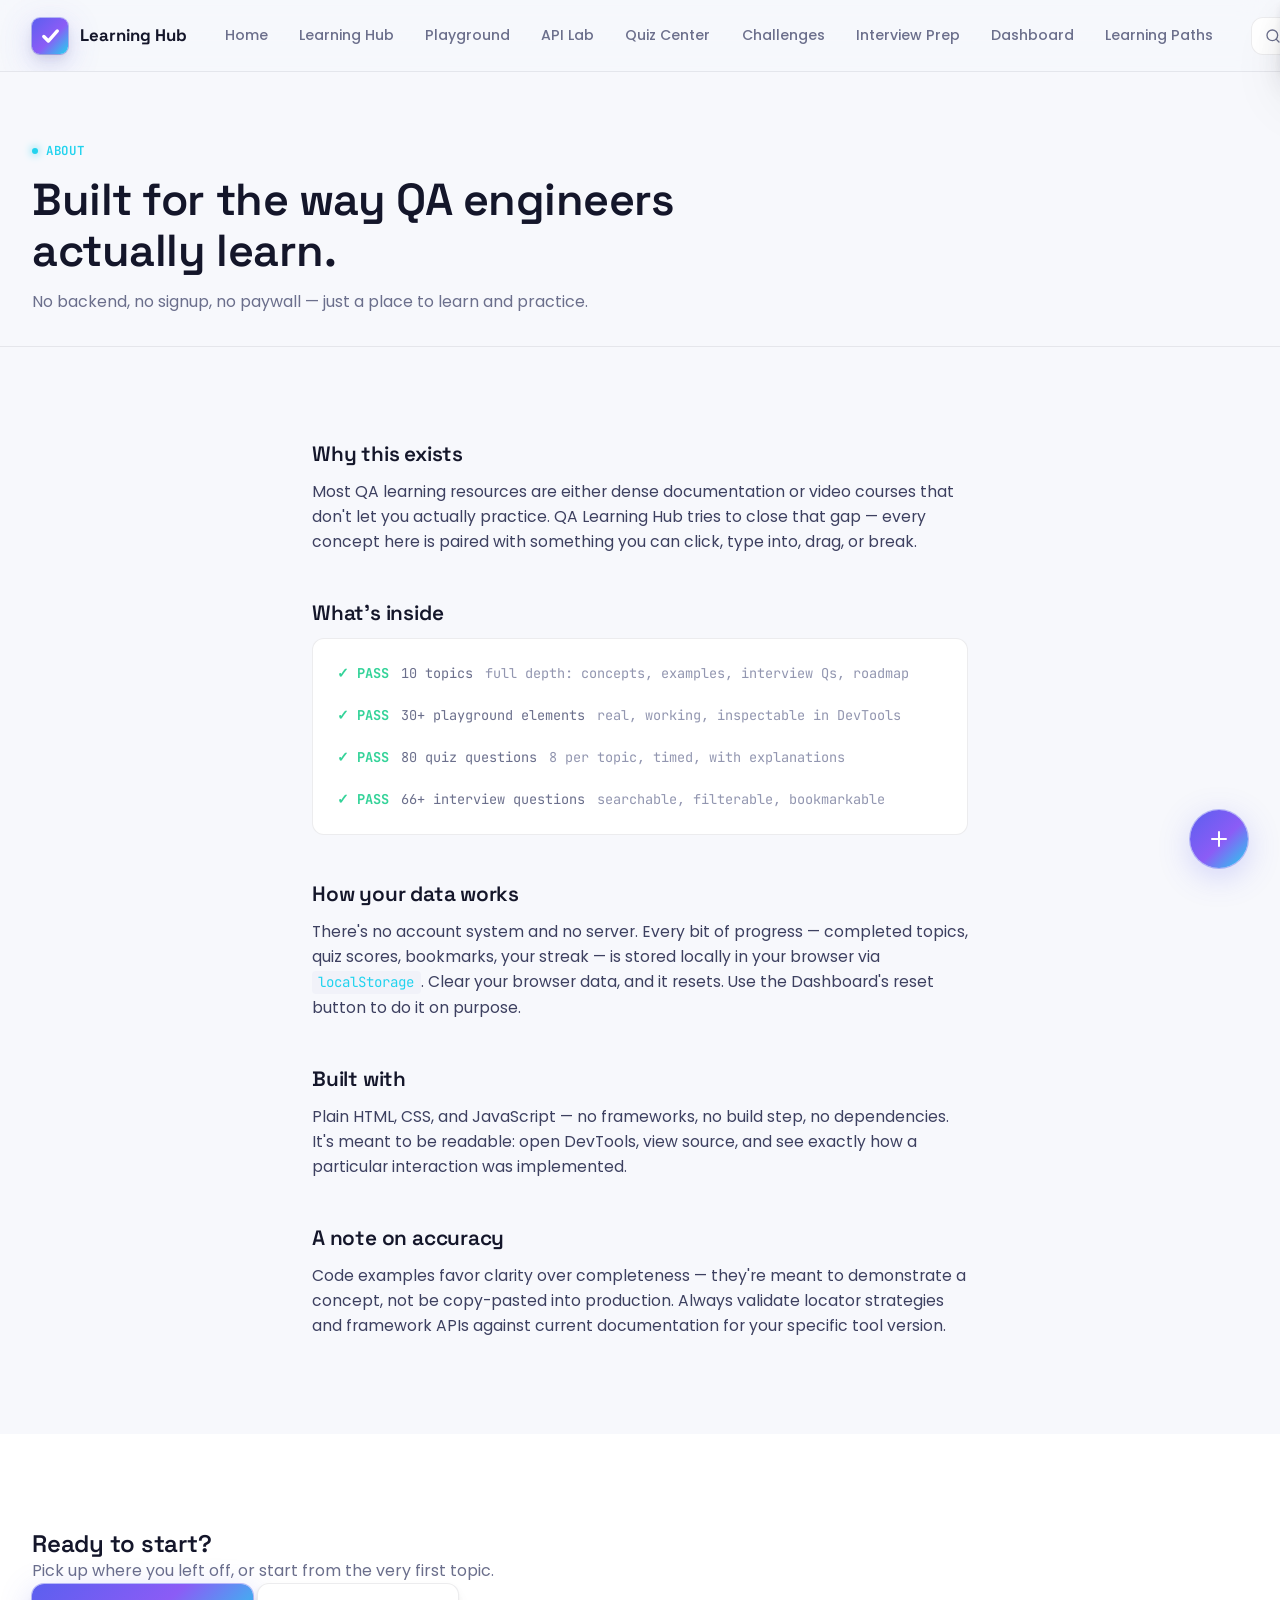
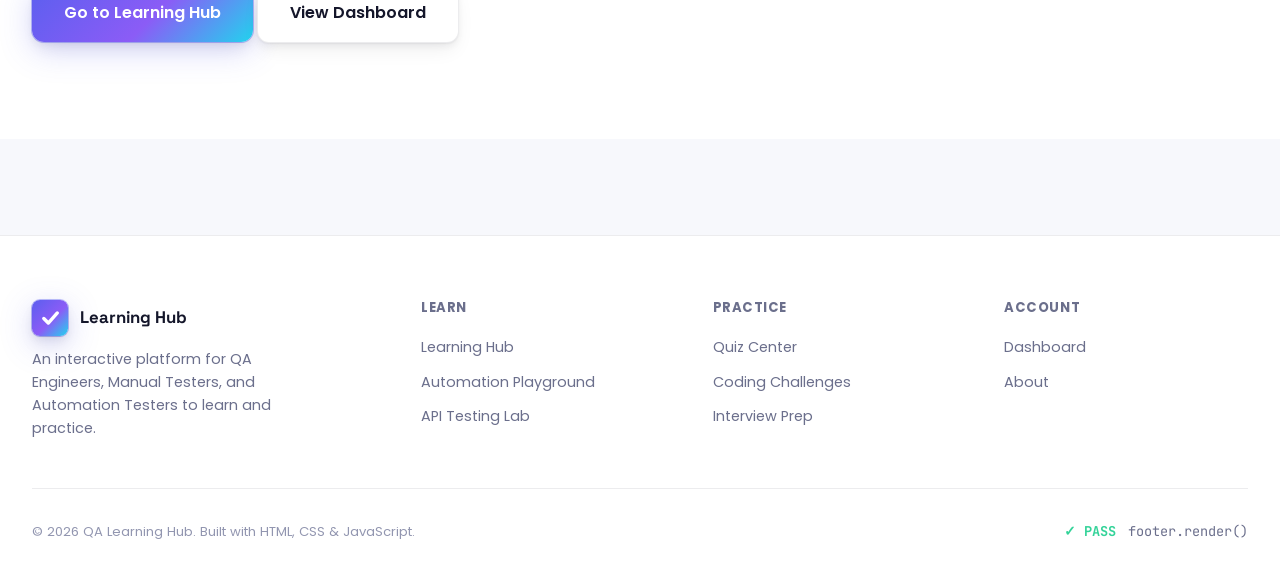
==== pages/about.html @ 552faacc "Add files via upload Initial commit of QA learning hub" ====
<!DOCTYPE html>
<html lang="en">
<head>
<meta charset="UTF-8">
<meta name="viewport" content="width=device-width, initial-scale=1.0">
<title>About — QA Learning Hub</title>
<meta name="description" content="About QA Learning Hub — a free, open, no-backend platform for learning and practicing QA automation skills.">
<link rel="icon" type="image/svg+xml" href="../assets/icons/logo.svg">
<link rel="icon" type="image/png" sizes="32x32" href="../assets/icons/favicon-32.png">
<link rel="apple-touch-icon" sizes="180x180" href="../assets/icons/favicon-180.png">
<link rel="stylesheet" href="../css/style.css">
<link rel="stylesheet" href="../css/layout.css">
<link rel="stylesheet" href="../css/about.css">
</head>
<body>

<div id="loading-screen">
  <div class="loader-mark"><div class="loader-glyph"><span class="loader-dot"></span><span class="loader-dot"></span><span class="loader-dot"></span><span>reading the README…</span></div></div>
</div>

<header class="site-header">
  <div class="nav-inner">
    <a href="../index.html" class="brand"><span class="brand-mark"><img src="../assets/icons/logo.svg" alt="QA Learning Hub logo"></span><span>Learning Hub</span></a>
    <nav class="nav-links" aria-label="Primary">
      <a href="../index.html">Home</a>
      <a href="learning.html">Learning Hub</a>
      <a href="automation-playground.html">Playground</a>
      <a href="api-testing-lab.html">API Lab</a>
      <a href="quiz-center.html">Quiz Center</a>
      <a href="coding-challenges.html">Challenges</a>
      <a href="interview-preparation.html">Interview Prep</a>
      <a href="dashboard.html">Dashboard</a>
      <a href="learning-paths.html">Learning Paths</a>
    </nav>
    <div class="nav-actions">
      <button class="search-trigger" id="search-trigger" aria-label="Open search">
        <svg width="16" height="16" viewBox="0 0 24 24" fill="none" stroke="currentColor" stroke-width="2"><circle cx="11" cy="11" r="8"/><path d="m21 21-4.35-4.35" stroke-linecap="round"/></svg>
        <span>Search…</span><kbd>⌘K</kbd>
      </button>
      <button class="theme-toggle" aria-label="Toggle dark mode">
        <svg class="icon-moon" viewBox="0 0 24 24" fill="none" stroke="currentColor" stroke-width="2"><path d="M21 12.79A9 9 0 1 1 11.21 3 7 7 0 0 0 21 12.79z"/></svg>
        <svg class="icon-sun" viewBox="0 0 24 24" fill="none" stroke="currentColor" stroke-width="2"><circle cx="12" cy="12" r="4"/><path d="M12 2v2M12 20v2M4.93 4.93l1.41 1.41M17.66 17.66l1.41 1.41M2 12h2M20 12h2M6.34 17.66l-1.41 1.41M19.07 4.93l-1.41 1.41" stroke-linecap="round"/></svg>
      </button>
      <a href="dashboard.html" class="profile-btn" aria-label="Your dashboard">QA</a>
      <button class="nav-toggle" id="nav-toggle" aria-label="Open menu" aria-expanded="false">
        <svg viewBox="0 0 24 24" width="20" height="20" fill="none" stroke="currentColor" stroke-width="2"><path d="M4 6h16M4 12h16M4 18h16" stroke-linecap="round"/></svg>
      </button>
    </div>
  </div>
  <div class="mobile-drawer-backdrop" id="mobile-drawer-backdrop"></div>
  <div class="mobile-drawer" id="mobile-drawer">
    <div class="mobile-drawer-head">
      <span class="brand" style="font-size:0.95rem">Menu</span>
      <button class="mobile-drawer-close" id="mobile-drawer-close" aria-label="Close menu">
        <svg width="16" height="16" viewBox="0 0 24 24" fill="none" stroke="currentColor" stroke-width="2"><path d="M18 6 6 18M6 6l12 12"/></svg>
      </button>
    </div>
    <button class="mobile-drawer-search-btn" id="mobile-drawer-search-btn">
      <svg width="16" height="16" viewBox="0 0 24 24" fill="none" stroke="currentColor" stroke-width="2"><circle cx="11" cy="11" r="8"/><path d="m21 21-4.35-4.35" stroke-linecap="round"/></svg>
      <span>Search…</span>
    </button>
    <div class="mobile-drawer-section-label">Navigate</div>
    <a href="../index.html">Home</a>
    <a href="learning.html">Learning Hub</a>
    <a href="automation-playground.html">Automation Playground</a>
    <a href="api-testing-lab.html">API Testing Lab</a>
        <a href="learning-paths.html">Learning Paths</a>
    <a href="quiz-center.html">Quiz Center</a>
    <a href="coding-challenges.html">Coding Challenges</a>
    <a href="interview-preparation.html">Interview Preparation</a>
    <a href="dashboard.html">Dashboard</a>
    <a href="learning-paths.html">Learning Paths</a>
    <div class="mobile-drawer-theme-row">
      <span>Dark / Light mode</span>
      <button class="theme-toggle" aria-label="Toggle dark mode">
        <svg class="icon-moon" viewBox="0 0 24 24" fill="none" stroke="currentColor" stroke-width="2"><path d="M21 12.79A9 9 0 1 1 11.21 3 7 7 0 0 0 21 12.79z"/></svg>
        <svg class="icon-sun" viewBox="0 0 24 24" fill="none" stroke="currentColor" stroke-width="2"><circle cx="12" cy="12" r="4"/><path d="M12 2v2M12 20v2M4.93 4.93l1.41 1.41M17.66 17.66l1.41 1.41M2 12h2M20 12h2M6.34 17.66l-1.41 1.41M19.07 4.93l-1.41 1.41" stroke-linecap="round"/></svg>
      </button>
    </div>
  </div>
</header>

<div class="search-overlay" id="search-overlay">
  <div class="search-panel">
    <div class="search-input-row">
      <svg viewBox="0 0 24 24" fill="none" stroke="currentColor" stroke-width="2"><circle cx="11" cy="11" r="8"/><path d="m21 21-4.35-4.35" stroke-linecap="round"/></svg>
      <input type="text" id="global-search-input" placeholder="Search topics, playground elements, API endpoints…" autocomplete="off">
      <span class="search-esc">ESC</span>
    </div>
    <div class="search-results" id="search-results"></div>
  </div>
</div>

<main>
  <section class="about-hero">
    <div class="container">
      <span class="eyebrow">About</span>
      <h1>Built for the way QA engineers actually learn.</h1>
      <p class="muted">No backend, no signup, no paywall — just a place to learn and practice.</p>
    </div>
  </section>

  <section class="section">
    <div class="container about-content">
      <div class="about-block reveal is-visible">
        <h2>Why this exists</h2>
        <p>Most QA learning resources are either dense documentation or video courses that don't let you actually practice. QA Learning Hub tries to close that gap — every concept here is paired with something you can click, type into, drag, or break.</p>
      </div>

      <div class="about-block reveal is-visible">
        <h2>What's inside</h2>
        <div class="about-stats-row">
          <div class="assert-line pass"><span class="status mono">✓ PASS</span><span class="target mono">10 topics</span><span class="detail mono">full depth: concepts, examples, interview Qs, roadmap</span></div>
          <div class="assert-line pass" style="animation-delay:0.15s"><span class="status mono">✓ PASS</span><span class="target mono">30+ playground elements</span><span class="detail mono">real, working, inspectable in DevTools</span></div>
          <div class="assert-line pass" style="animation-delay:0.3s"><span class="status mono">✓ PASS</span><span class="target mono">80 quiz questions</span><span class="detail mono">8 per topic, timed, with explanations</span></div>
          <div class="assert-line pass" style="animation-delay:0.45s"><span class="status mono">✓ PASS</span><span class="target mono">66+ interview questions</span><span class="detail mono">searchable, filterable, bookmarkable</span></div>
        </div>
      </div>

      <div class="about-block reveal is-visible">
        <h2>How your data works</h2>
        <p>There's no account system and no server. Every bit of progress — completed topics, quiz scores, bookmarks, your streak — is stored locally in your browser via <code class="mono">localStorage</code>. Clear your browser data, and it resets. Use the Dashboard's reset button to do it on purpose.</p>
      </div>

      <div class="about-block reveal is-visible">
        <h2>Built with</h2>
        <p>Plain HTML, CSS, and JavaScript — no frameworks, no build step, no dependencies. It's meant to be readable: open DevTools, view source, and see exactly how a particular interaction was implemented.</p>
      </div>

      <div class="about-block reveal is-visible">
        <h2>A note on accuracy</h2>
        <p>Code examples favor clarity over completeness — they're meant to demonstrate a concept, not be copy-pasted into production. Always validate locator strategies and framework APIs against current documentation for your specific tool version.</p>
      </div>
    </div>
  </section>

  <section class="section cta-section" style="background:var(--bg-1)">
    <div class="container cta-inner reveal is-visible">
      <h2>Ready to start?</h2>
      <p class="muted">Pick up where you left off, or start from the very first topic.</p>
      <div class="hero-cta center-cta">
        <a href="learning.html" class="btn btn-primary btn-lg">Go to Learning Hub</a>
        <a href="dashboard.html" class="btn btn-ghost btn-lg">View Dashboard</a>
      </div>
    </div>
  </section>
</main>

<footer class="site-footer">
  <div class="container">
    <div class="footer-grid">
      <div class="footer-brand">
        <a href="../index.html" class="brand"><span class="brand-mark"><img src="../assets/icons/logo.svg" alt="QA Learning Hub logo"></span><span>Learning Hub</span></a>
        <p>An interactive platform for QA Engineers, Manual Testers, and Automation Testers to learn and practice.</p>
      </div>
      <div class="footer-col">
        <h4>Learn</h4>
        <a href="learning.html">Learning Hub</a>
        <a href="automation-playground.html">Automation Playground</a>
        <a href="api-testing-lab.html">API Testing Lab</a>
      </div>
      <div class="footer-col">
        <h4>Practice</h4>
        <a href="quiz-center.html">Quiz Center</a>
        <a href="coding-challenges.html">Coding Challenges</a>
        <a href="interview-preparation.html">Interview Prep</a>
      </div>
      <div class="footer-col">
        <h4>Account</h4>
        <a href="dashboard.html">Dashboard</a>
        <a href="about.html">About</a>
      </div>
    </div>
    <div class="footer-bottom">
      <span>© 2026 QA Learning Hub. Built with HTML, CSS &amp; JavaScript.</span>
      <span class="assert-line pass"><span class="status mono">✓ PASS</span><span class="target mono">footer.render()</span></span>
    </div>
  </div>
</footer>

<script src="../js/app.js"></script>
</body>
</html>
---- css/style.css ----
/* ============================================================
   QA LEARNING HUB — CORE DESIGN SYSTEM
   ============================================================ */

@import url('https://fonts.googleapis.com/css2?family=Space+Grotesk:wght@400;500;600;700&family=Poppins:wght@300;400;500;600;700;800&family=JetBrains+Mono:wght@400;500;600;700&display=swap');

/* ---------- Design tokens ---------- */
:root {
  /* Brand */
  --indigo: #5B5FEF;
  --indigo-light: #7B7FFF;
  --purple: #8B5CF6;
  --cyan: #22D3EE;
  --pass: #10B981;
  --pass-light: #34D399;
  --fail: #F43F5E;
  --warn: #F59E0B;

  /* Dark surface scale */
  --bg-0: #0B0D14;
  --bg-1: #11141F;
  --bg-2: #161A29;
  --surface: #1A1D2E;
  --surface-hi: #20243A;
  --border: rgba(255, 255, 255, 0.08);
  --border-hi: rgba(255, 255, 255, 0.16);

  /* Text */
  --text-0: #F4F5FA;
  --text-1: #C7CAD9;
  --text-2: #8C90A8;
  --text-3: #5C6080;

  /* Gradients */
  --grad-brand: linear-gradient(135deg, var(--indigo) 0%, var(--purple) 55%, var(--cyan) 100%);
  --grad-pass: linear-gradient(135deg, var(--pass) 0%, var(--cyan) 100%);
  --grad-radial-glow: radial-gradient(circle at 50% 0%, rgba(91, 95, 239, 0.18), transparent 60%);

  /* Typography */
  --font-display: 'Space Grotesk', sans-serif;
  --font-body: 'Poppins', sans-serif;
  --font-mono: 'JetBrains Mono', monospace;

  /* Spacing scale */
  --sp-1: 0.25rem;
  --sp-2: 0.5rem;
  --sp-3: 0.75rem;
  --sp-4: 1rem;
  --sp-5: 1.5rem;
  --sp-6: 2rem;
  --sp-7: 3rem;
  --sp-8: 4rem;
  --sp-9: 6rem;
  --sp-10: 8rem;

  /* Radius */
  --r-sm: 8px;
  --r-md: 12px;
  --r-lg: 18px;
  --r-xl: 24px;
  --r-full: 999px;

  /* Shadow */
  --shadow-sm: 0 2px 8px rgba(0,0,0,0.25);
  --shadow-md: 0 8px 24px rgba(0,0,0,0.35);
  --shadow-lg: 0 16px 48px rgba(0,0,0,0.45);
  --shadow-glow-indigo: 0 0 0 1px rgba(91,95,239,0.4), 0 8px 32px rgba(91,95,239,0.25);
  --shadow-glow-cyan: 0 0 0 1px rgba(34,211,238,0.4), 0 8px 32px rgba(34,211,238,0.2);
  --shadow-glow-pass: 0 0 0 1px rgba(16,185,129,0.4), 0 8px 32px rgba(16,185,129,0.2);

  /* Layered 3D depth shadows — stacked shadows simulate physical elevation */
  --shadow-3d-sm: 0 1px 2px rgba(0,0,0,0.3), 0 4px 8px rgba(0,0,0,0.22), 0 10px 20px -4px rgba(0,0,0,0.18);
  --shadow-3d-md: 0 2px 4px rgba(0,0,0,0.3), 0 8px 16px rgba(0,0,0,0.25), 0 20px 40px -8px rgba(0,0,0,0.22), inset 0 1px 0 rgba(255,255,255,0.04);
  --shadow-3d-lg: 0 4px 8px rgba(0,0,0,0.32), 0 16px 32px rgba(0,0,0,0.28), 0 32px 64px -12px rgba(0,0,0,0.3), inset 0 1px 0 rgba(255,255,255,0.05);
  --shadow-3d-press: inset 0 2px 6px rgba(0,0,0,0.35);

  /* Motion */
  --ease: cubic-bezier(0.16, 1, 0.3, 1);
  --ease-soft: cubic-bezier(0.4, 0, 0.2, 1);
  --dur-fast: 150ms;
  --dur-med: 280ms;
  --dur-slow: 480ms;

  /* Header */
  --header-h: 72px;
}

/* Light mode overrides */
:root[data-theme="light"] {
  --bg-0: #F7F8FC;
  --bg-1: #FFFFFF;
  --bg-2: #F1F2F9;
  --surface: #FFFFFF;
  --surface-hi: #FFFFFF;
  --border: rgba(20, 22, 40, 0.08);
  --border-hi: rgba(20, 22, 40, 0.14);

  --text-0: #14162A;
  --text-1: #3D4060;
  --text-2: #6B6F8C;
  --text-3: #9296B0;

  --shadow-sm: 0 2px 8px rgba(20,22,40,0.06);
  --shadow-md: 0 8px 24px rgba(20,22,40,0.08);
  --shadow-lg: 0 16px 48px rgba(20,22,40,0.12);
  --shadow-3d-sm: 0 1px 2px rgba(20,22,40,0.06), 0 4px 8px rgba(20,22,40,0.05), 0 10px 20px -4px rgba(20,22,40,0.07);
  --shadow-3d-md: 0 2px 4px rgba(20,22,40,0.05), 0 8px 16px rgba(20,22,40,0.07), 0 20px 40px -8px rgba(20,22,40,0.1), inset 0 1px 0 rgba(255,255,255,0.6);
  --shadow-3d-lg: 0 4px 8px rgba(20,22,40,0.07), 0 16px 32px rgba(20,22,40,0.09), 0 32px 64px -12px rgba(20,22,40,0.14), inset 0 1px 0 rgba(255,255,255,0.7);
  --shadow-3d-press: inset 0 2px 6px rgba(20,22,40,0.08);
  --grad-radial-glow: radial-gradient(circle at 50% 0%, rgba(91, 95, 239, 0.08), transparent 60%);
}

/* ---------- Reset ---------- */
* { margin: 0; padding: 0; box-sizing: border-box; }

html {
  scroll-behavior: smooth;
  -webkit-font-smoothing: antialiased;
}

@media (prefers-reduced-motion: reduce) {
  html { scroll-behavior: auto; }
  *, *::before, *::after {
    animation-duration: 0.01ms !important;
    animation-iteration-count: 1 !important;
    transition-duration: 0.01ms !important;
    scroll-behavior: auto !important;
  }
}

body {
  font-family: var(--font-body);
  background: var(--bg-0);
  color: var(--text-0);
  line-height: 1.6;
  overflow-x: hidden;
  transition: background var(--dur-med) var(--ease-soft), color var(--dur-med) var(--ease-soft);
}

img, svg { display: block; max-width: 100%; }

a { color: inherit; text-decoration: none; }

ul, ol { list-style: none; }

button {
  font-family: inherit;
  cursor: pointer;
  border: none;
  background: none;
  color: inherit;
}

input, textarea, select {
  font-family: inherit;
  color: inherit;
  background: none;
  border: none;
  outline: none;
}

/* Fix native dropdown contrast — without this, <option> elements render with
   the OS default white background regardless of page theme, making text
   invisible against a dark page. */
select {
  color-scheme: dark;
}

:root[data-theme="light"] select {
  color-scheme: light;
}

select option {
  background: var(--surface-hi);
  color: var(--text-0);
}

/* ---------- Global form control base (used across Playground, API Lab, Interview Prep) ---------- */
.pg-input {
  width: 100%;
  padding: 0.7rem 1rem;
  border-radius: var(--r-md);
  border: 1px solid var(--border-hi);
  background: var(--bg-0);
  color: var(--text-0);
  font-size: 0.92rem;
  transition: border-color var(--dur-fast) var(--ease-soft), box-shadow var(--dur-fast) var(--ease-soft);
}
.pg-input:focus { border-color: var(--indigo); box-shadow: 0 0 0 3px rgba(91,95,239,0.15); }

select.pg-input {
  appearance: none;
  background-image: url("data:image/svg+xml,%3Csvg xmlns='http://www.w3.org/2000/svg' viewBox='0 0 24 24' fill='none' stroke='%238C90A8' stroke-width='2'%3E%3Cpath d='m6 9 6 6 6-6' stroke-linecap='round' stroke-linejoin='round'/%3E%3C/svg%3E");
  background-repeat: no-repeat;
  background-position: right 0.9rem center;
  background-size: 16px;
  padding-right: 2.6rem;
  cursor: pointer;
}
select.pg-input[multiple] { height: 110px; background-image: none; padding-right: 1rem; cursor: auto; }

h1, h2, h3, h4, h5 {
  font-family: var(--font-display);
  font-weight: 600;
  line-height: 1.15;
  letter-spacing: -0.01em;
}

code, pre, .mono { font-family: var(--font-mono); }

:focus-visible {
  outline: 2px solid var(--cyan);
  outline-offset: 3px;
  border-radius: 4px;
}

/* ---------- Layout helpers ---------- */
.container {
  width: 100%;
  max-width: 1280px;
  margin: 0 auto;
  padding: 0 var(--sp-6);
}

@media (max-width: 640px) {
  .container { padding: 0 var(--sp-4); }
}

.section {
  padding: var(--sp-9) 0;
}

@media (max-width: 768px) {
  .section { padding: var(--sp-7) 0; }
}

.section-head {
  display: flex;
  flex-direction: column;
  gap: var(--sp-3);
  margin-bottom: var(--sp-7);
  max-width: 640px;
}

.eyebrow {
  display: inline-flex;
  align-items: center;
  gap: var(--sp-2);
  font-family: var(--font-mono);
  font-size: 0.78rem;
  font-weight: 600;
  letter-spacing: 0.06em;
  text-transform: uppercase;
  color: var(--cyan);
}

.eyebrow::before {
  content: '';
  width: 6px;
  height: 6px;
  border-radius: 50%;
  background: var(--cyan);
  box-shadow: 0 0 8px var(--cyan);
}

.section-head h2 {
  font-size: clamp(1.6rem, 3vw, 2.4rem);
  color: var(--text-0);
}

.section-head p {
  color: var(--text-2);
  font-size: 1.02rem;
}

.grid {
  display: grid;
  gap: var(--sp-5);
}

.grid-2 { grid-template-columns: repeat(2, 1fr); }
.grid-3 { grid-template-columns: repeat(3, 1fr); }
.grid-4 { grid-template-columns: repeat(4, 1fr); }

@media (max-width: 1024px) {
  .grid-4 { grid-template-columns: repeat(2, 1fr); }
  .grid-3 { grid-template-columns: repeat(2, 1fr); }
}

@media (max-width: 640px) {
  .grid-2, .grid-3, .grid-4 { grid-template-columns: 1fr; }
}

/* ---------- Buttons ---------- */
.btn {
  display: inline-flex;
  align-items: center;
  justify-content: center;
  gap: var(--sp-2);
  font-family: var(--font-body);
  font-weight: 600;
  font-size: 0.92rem;
  padding: 0.78rem 1.5rem;
  border-radius: var(--r-md);
  transition: transform var(--dur-fast) var(--ease-soft), box-shadow var(--dur-fast) var(--ease-soft), background var(--dur-fast) var(--ease-soft), border-color var(--dur-fast) var(--ease-soft);
  white-space: nowrap;
}

.btn:active { transform: scale(0.97) translateY(1px); box-shadow: var(--shadow-3d-press); }

.btn-primary {
  background: var(--grad-brand);
  color: #fff;
  box-shadow: var(--shadow-glow-indigo), var(--shadow-3d-sm);
}

.btn-primary:hover {
  box-shadow: 0 0 0 1px rgba(91,95,239,0.6), 0 12px 40px rgba(91,95,239,0.35), var(--shadow-3d-sm);
  transform: translateY(-3px);
}

.btn-ghost {
  background: var(--surface);
  border: 1px solid var(--border);
  color: var(--text-0);
  box-shadow: var(--shadow-3d-sm);
}

.btn-ghost:hover {
  border-color: var(--border-hi);
  background: var(--surface-hi);
  transform: translateY(-3px);
  box-shadow: var(--shadow-3d-md);
}

.btn-sm { padding: 0.55rem 1.05rem; font-size: 0.85rem; }
.btn-lg { padding: 1rem 2rem; font-size: 1rem; }

.btn-icon {
  width: 40px;
  height: 40px;
  border-radius: var(--r-md);
  display: inline-flex;
  align-items: center;
  justify-content: center;
  background: var(--surface);
  border: 1px solid var(--border);
  color: var(--text-1);
  transition: all var(--dur-fast) var(--ease-soft);
}

.btn-icon:hover {
  border-color: var(--border-hi);
  color: var(--text-0);
  background: var(--surface-hi);
}

/* ---------- Cards ---------- */
.card {
  background: var(--surface);
  border: 1px solid var(--border);
  border-radius: var(--r-lg);
  padding: var(--sp-5);
  box-shadow: var(--shadow-3d-sm);
  transition: border-color var(--dur-med) var(--ease-soft), transform var(--dur-med) var(--ease-soft), box-shadow var(--dur-med) var(--ease-soft);
  position: relative;
}

.card-glass {
  background: rgba(26, 29, 46, 0.6);
  backdrop-filter: blur(20px) saturate(140%);
  -webkit-backdrop-filter: blur(20px) saturate(140%);
  border: 1px solid var(--border);
}

:root[data-theme="light"] .card-glass {
  background: rgba(255, 255, 255, 0.7);
}

.card-hover:hover {
  transform: translateY(-6px);
  border-color: rgba(91, 95, 239, 0.4);
  box-shadow: var(--shadow-3d-md), var(--shadow-glow-indigo);
}

.card-hover:active {
  transform: translateY(-2px) scale(0.99);
}

.card-hover.glow-cyan:hover { border-color: rgba(34,211,238,0.4); box-shadow: var(--shadow-glow-cyan); }
.card-hover.glow-pass:hover { border-color: rgba(16,185,129,0.4); box-shadow: var(--shadow-glow-pass); }

/* ---------- Badges ---------- */
.badge {
  display: inline-flex;
  align-items: center;
  gap: 0.35rem;
  font-size: 0.72rem;
  font-weight: 700;
  font-family: var(--font-mono);
  letter-spacing: 0.03em;
  text-transform: uppercase;
  padding: 0.3rem 0.65rem;
  border-radius: var(--r-full);
  transition: transform var(--dur-fast) var(--ease-soft);
}

.badge-beginner { background: rgba(16,185,129,0.12); color: var(--pass-light); border: 1px solid rgba(16,185,129,0.3); }
.badge-intermediate { background: rgba(245,158,11,0.12); color: var(--warn); border: 1px solid rgba(245,158,11,0.3); }
.badge-advanced { background: rgba(244,63,94,0.12); color: var(--fail); border: 1px solid rgba(244,63,94,0.3); }
.badge-info { background: rgba(91,95,239,0.12); color: var(--indigo-light); border: 1px solid rgba(91,95,239,0.3); }

/* ---------- Assertion log (signature motif) ---------- */
.assert-line {
  display: flex;
  align-items: center;
  gap: var(--sp-3);
  font-family: var(--font-mono);
  font-size: 0.85rem;
  padding: var(--sp-2) 0;
  opacity: 0;
  transform: translateX(-8px);
  animation: assertIn var(--dur-med) var(--ease) forwards;
}

.assert-line .status { font-weight: 700; flex-shrink: 0; }
.assert-line.pass .status { color: var(--pass-light); }
.assert-line.fail .status { color: var(--fail); }
.assert-line .target { color: var(--text-2); }
.assert-line .detail { color: var(--text-3); }

@keyframes assertIn {
  to { opacity: 1; transform: translateX(0); }
}

/* ---------- Reveal on scroll ---------- */
.reveal {
  opacity: 0;
  transform: translateY(16px);
  transition: opacity var(--dur-slow) var(--ease), transform var(--dur-slow) var(--ease);
}

.reveal.is-visible {
  opacity: 1;
  transform: translateY(0);
}

/* ---------- Progress bar ---------- */
.progress-track {
  width: 100%;
  height: 8px;
  border-radius: var(--r-full);
  background: var(--bg-2);
  overflow: hidden;
  border: 1px solid var(--border);
}

.progress-fill {
  height: 100%;
  border-radius: var(--r-full);
  background: var(--grad-brand);
  width: 0%;
  transition: width 1s var(--ease);
}

/* ---------- Skeleton loading ---------- */
.skeleton {
  background: linear-gradient(90deg, var(--bg-2) 25%, var(--surface-hi) 37%, var(--bg-2) 63%);
  background-size: 400% 100%;
  animation: skeletonWave 1.4s ease infinite;
  border-radius: var(--r-md);
}

@keyframes skeletonWave {
  0% { background-position: 100% 50%; }
  100% { background-position: 0% 50%; }
}

/* ---------- Toast notifications ---------- */
.toast-stack {
  position: fixed;
  bottom: var(--sp-6);
  right: var(--sp-6);
  z-index: 9999;
  display: flex;
  flex-direction: column;
  gap: var(--sp-3);
  pointer-events: none;
}

@media (max-width: 640px) {
  .toast-stack { right: var(--sp-4); left: var(--sp-4); bottom: var(--sp-5); }
}

.toast {
  pointer-events: auto;
  display: flex;
  align-items: center;
  gap: var(--sp-3);
  background: var(--surface-hi);
  border: 1px solid var(--border-hi);
  border-left: 3px solid var(--indigo);
  border-radius: var(--r-md);
  padding: var(--sp-4) var(--sp-5);
  box-shadow: var(--shadow-lg);
  font-size: 0.9rem;
  min-width: 280px;
  max-width: 360px;
  animation: toastIn var(--dur-med) var(--ease) forwards;
}

.toast.success { border-left-color: var(--pass); }
.toast.error { border-left-color: var(--fail); }
.toast.warn { border-left-color: var(--warn); }

.toast.hide {
  animation: toastOut var(--dur-med) var(--ease-soft) forwards;
}

@keyframes toastIn {
  from { opacity: 0; transform: translateX(40px); }
  to { opacity: 1; transform: translateX(0); }
}

@keyframes toastOut {
  to { opacity: 0; transform: translateX(40px); }
}

.toast-icon { font-size: 1.1rem; flex-shrink: 0; }
.toast-msg { color: var(--text-0); font-weight: 500; }

/* ---------- Loading screen ---------- */
#loading-screen {
  position: fixed;
  inset: 0;
  background: var(--bg-0);
  z-index: 99999;
  display: flex;
  align-items: center;
  justify-content: center;
  transition: opacity var(--dur-slow) var(--ease-soft), visibility var(--dur-slow);
}

#loading-screen.loaded {
  opacity: 0;
  visibility: hidden;
  pointer-events: none;
}

.loader-mark {
  display: flex;
  flex-direction: column;
  align-items: center;
  gap: var(--sp-4);
}

.loader-glyph {
  font-family: var(--font-mono);
  font-size: 0.95rem;
  color: var(--cyan);
  display: flex;
  align-items: center;
  gap: var(--sp-2);
}

.loader-dot {
  width: 6px; height: 6px; border-radius: 50%;
  background: var(--cyan);
  animation: loaderPulse 1.2s ease-in-out infinite;
}
.loader-dot:nth-child(2) { animation-delay: 0.15s; }
.loader-dot:nth-child(3) { animation-delay: 0.3s; }

@keyframes loaderPulse {
  0%, 100% { opacity: 0.25; transform: scale(0.85); }
  50% { opacity: 1; transform: scale(1.1); }
}

/* ---------- Back to top ---------- */
#back-to-top {
  position: fixed;
  bottom: var(--sp-6);
  left: var(--sp-6);
  width: 48px;
  height: 48px;
  border-radius: 50%;
  background: var(--surface-hi);
  border: 1px solid var(--border-hi);
  color: var(--text-0);
  display: flex;
  align-items: center;
  justify-content: center;
  box-shadow: var(--shadow-md);
  opacity: 0;
  visibility: hidden;
  transform: translateY(10px);
  transition: all var(--dur-med) var(--ease-soft);
  z-index: 500;
}

#back-to-top.show {
  opacity: 1;
  visibility: visible;
  transform: translateY(0);
}

#back-to-top:hover { background: var(--grad-brand); border-color: transparent; transform: translateY(-3px); }

/* ---------- Empty states ---------- */
.empty-state {
  display: flex;
  flex-direction: column;
  align-items: center;
  text-align: center;
  gap: var(--sp-3);
  padding: var(--sp-8) var(--sp-5);
  color: var(--text-2);
}

.empty-state .glyph {
  font-family: var(--font-mono);
  font-size: 2rem;
  color: var(--text-3);
}

.empty-state h3 { color: var(--text-1); font-size: 1.1rem; }
.empty-state p { font-size: 0.92rem; max-width: 360px; }

/* ---------- Scrollbar ---------- */
::-webkit-scrollbar { width: 10px; height: 10px; }
::-webkit-scrollbar-track { background: var(--bg-0); }
::-webkit-scrollbar-thumb { background: var(--bg-2); border-radius: var(--r-full); }
::-webkit-scrollbar-thumb:hover { background: var(--surface-hi); }

/* ---------- Utility ---------- */
.text-gradient {
  background: var(--grad-brand);
  -webkit-background-clip: text;
  background-clip: text;
  color: transparent;
}

.muted { color: var(--text-2); }
.center { text-align: center; }
.flex { display: flex; }
.flex-col { display: flex; flex-direction: column; }
.items-center { align-items: center; }
.justify-between { justify-content: space-between; }
.gap-2 { gap: var(--sp-2); }
.gap-3 { gap: var(--sp-3); }
.gap-4 { gap: var(--sp-4); }
.mt-4 { margin-top: var(--sp-4); }
.mt-6 { margin-top: var(--sp-6); }
.mb-4 { margin-bottom: var(--sp-4); }
.sr-only {
  position: absolute;
  width: 1px; height: 1px;
  overflow: hidden;
  clip: rect(0,0,0,0);
}
---- css/layout.css ----
/* ============================================================
   HEADER / NAV / FOOTER / SEARCH OVERLAY
   ============================================================ */

/* ---------- Header ---------- */
header.site-header {
  position: sticky;
  top: 0;
  left: 0;
  width: 100%;
  height: var(--header-h);
  z-index: 1000;
  background: rgba(11, 13, 20, 0.72);
  backdrop-filter: blur(18px) saturate(160%);
  -webkit-backdrop-filter: blur(18px) saturate(160%);
  border-bottom: 1px solid var(--border);
  transition: background var(--dur-med) var(--ease-soft), border-color var(--dur-med) var(--ease-soft);
}

:root[data-theme="light"] header.site-header {
  background: rgba(247, 248, 252, 0.78);
}

.nav-inner {
  max-width: 1280px;
  margin: 0 auto;
  height: 100%;
  padding: 0 var(--sp-6);
  display: flex;
  align-items: center;
  justify-content: space-between;
  gap: var(--sp-5);
  overflow: hidden;
}

@media (max-width: 640px) { .nav-inner { padding: 0 var(--sp-4); } }

.brand {
  display: flex;
  align-items: center;
  gap: var(--sp-3);
  font-family: var(--font-display);
  font-weight: 700;
  font-size: 1.05rem;
  color: var(--text-0);
  flex-shrink: 0;
}

.brand-mark {
  width: 36px;
  height: 36px;
  border-radius: var(--r-sm);
  display: flex;
  align-items: center;
  justify-content: center;
  flex-shrink: 0;
  box-shadow: var(--shadow-3d-sm), var(--shadow-glow-indigo);
  transition: transform var(--dur-fast) var(--ease-soft);
}

.brand-mark img { width: 100%; height: 100%; display: block; }

.brand:hover .brand-mark { transform: scale(1.06) rotate(-3deg); }

.nav-links {
  display: flex;
  align-items: center;
  gap: var(--sp-1);
  flex: 1;
  justify-content: center;
}

.nav-links a {
  font-size: 0.88rem;
  font-weight: 500;
  color: var(--text-2);
  padding: 0.5rem 0.85rem;
  border-radius: var(--r-sm);
  transition: color var(--dur-fast) var(--ease-soft), background var(--dur-fast) var(--ease-soft);
  white-space: nowrap;
}

.nav-links a:hover { color: var(--text-0); background: var(--surface); }
.nav-links a.active { color: var(--text-0); background: var(--surface); }

.nav-actions {
  display: flex;
  align-items: center;
  gap: var(--sp-2);
  flex-shrink: 0;
  min-width: 0;
}

.nav-toggle {
  display: none;
  width: 40px; height: 40px;
  border-radius: var(--r-md);
  background: var(--surface);
  border: 1px solid var(--border);
  align-items: center;
  justify-content: center;
  color: var(--text-0);
}

@media (max-width: 1024px) {
  .nav-links { display: none; }
  .nav-toggle { display: flex; }
}

/* Mobile sidebar — slides in from the right with backdrop overlay */
.mobile-drawer-backdrop {
  position: fixed;
  inset: 0;
  background: rgba(8, 9, 15, 0.6);
  backdrop-filter: blur(4px);
  z-index: 1998;
  opacity: 0;
  visibility: hidden;
  transition: opacity var(--dur-med) var(--ease-soft), visibility var(--dur-med);
}
.mobile-drawer-backdrop.open { opacity: 1; visibility: visible; }

.mobile-drawer {
  position: fixed;
  top: 0;
  right: 0;
  bottom: 0;
  width: min(320px, 86vw);
  background: var(--bg-1);
  border-left: 1px solid var(--border-hi);
  z-index: 1999;
  padding: var(--sp-5);
  display: flex;
  flex-direction: column;
  gap: var(--sp-2);
  overflow-y: auto;
  transform: translateX(100%);
  transition: transform var(--dur-med) var(--ease);
  box-shadow: var(--shadow-3d-lg);
}

.mobile-drawer.open { transform: translateX(0); }

.mobile-drawer-head {
  display: flex;
  align-items: center;
  justify-content: space-between;
  margin-bottom: var(--sp-4);
  padding-bottom: var(--sp-4);
  border-bottom: 1px solid var(--border);
}

.mobile-drawer-close {
  width: 36px; height: 36px;
  border-radius: var(--r-md);
  background: var(--surface);
  border: 1px solid var(--border);
  display: flex; align-items: center; justify-content: center;
  color: var(--text-1);
}

.mobile-drawer-section-label {
  font-size: 0.72rem;
  text-transform: uppercase;
  letter-spacing: 0.05em;
  color: var(--text-3);
  font-weight: 700;
  margin: var(--sp-3) 0 var(--sp-1);
  padding: 0 var(--sp-2);
}

.mobile-drawer a {
  font-size: 0.95rem;
  font-weight: 500;
  color: var(--text-1);
  padding: var(--sp-3) var(--sp-4);
  border-radius: var(--r-md);
  border: 1px solid transparent;
  display: flex;
  align-items: center;
  gap: var(--sp-3);
}

.mobile-drawer a:hover { background: var(--surface); }
.mobile-drawer a.active { color: var(--text-0); border-color: var(--border-hi); background: var(--surface); }

.mobile-drawer-theme-row {
  display: flex;
  align-items: center;
  justify-content: space-between;
  padding: var(--sp-3) var(--sp-4);
  border-radius: var(--r-md);
  background: var(--surface);
  border: 1px solid var(--border);
  margin-top: var(--sp-2);
}

.mobile-drawer-theme-row span { font-size: 0.92rem; color: var(--text-1); font-weight: 500; }

.mobile-drawer-search-btn {
  display: flex;
  align-items: center;
  gap: var(--sp-3);
  padding: var(--sp-3) var(--sp-4);
  border-radius: var(--r-md);
  background: var(--surface);
  border: 1px solid var(--border);
  color: var(--text-2);
  font-size: 0.92rem;
  width: 100%;
  margin-top: var(--sp-2);
}

/* ---------- Theme toggle ---------- */
.theme-toggle {
  width: 40px; height: 40px;
  border-radius: var(--r-md);
  background: var(--surface);
  border: 1px solid var(--border);
  display: flex;
  align-items: center;
  justify-content: center;
  color: var(--text-1);
  position: relative;
  overflow: hidden;
}

.theme-toggle:hover { border-color: var(--border-hi); color: var(--text-0); }

.theme-toggle svg { width: 18px; height: 18px; }
.theme-toggle .icon-moon { display: var(--show-moon, flex); }
.theme-toggle .icon-sun { display: var(--show-sun, none); }
:root[data-theme="light"] .theme-toggle .icon-moon { display: none; }
:root[data-theme="light"] .theme-toggle .icon-sun { display: flex; }
:root:not([data-theme="light"]) .theme-toggle .icon-sun { display: none; }
:root:not([data-theme="light"]) .theme-toggle .icon-moon { display: flex; }

/* ---------- Profile ---------- */
.profile-btn {
  width: 40px; height: 40px;
  border-radius: 50%;
  background: var(--grad-brand);
  display: flex;
  align-items: center;
  justify-content: center;
  font-family: var(--font-mono);
  font-weight: 700;
  font-size: 0.82rem;
  color: #fff;
  border: 2px solid var(--border);
}

/* ---------- Search trigger + overlay ---------- */
.search-trigger {
  display: flex;
  align-items: center;
  gap: var(--sp-3);
  background: var(--surface);
  border: 1px solid var(--border);
  border-radius: var(--r-md);
  padding: 0.5rem 0.85rem;
  color: var(--text-2);
  font-size: 0.85rem;
  width: clamp(140px, 16vw, 220px);
  min-width: 0;
  flex-shrink: 1;
}

.search-trigger span {
  overflow: hidden;
  text-overflow: ellipsis;
  white-space: nowrap;
}

.search-trigger:hover { border-color: var(--border-hi); }
.search-trigger kbd {
  font-family: var(--font-mono);
  font-size: 0.7rem;
  background: var(--bg-2);
  border: 1px solid var(--border);
  border-radius: 4px;
  padding: 0.1rem 0.4rem;
  margin-left: auto;
  color: var(--text-3);
}

@media (max-width: 1240px) { .search-trigger { display: none; } }

.search-overlay {
  position: fixed;
  inset: 0;
  background: rgba(8, 9, 15, 0.75);
  backdrop-filter: blur(6px);
  z-index: 2000;
  display: none;
  align-items: flex-start;
  justify-content: center;
  padding-top: 12vh;
}

.search-overlay.open { display: flex; }

.search-panel {
  width: min(640px, 92vw);
  background: var(--surface-hi);
  border: 1px solid var(--border-hi);
  border-radius: var(--r-lg);
  box-shadow: var(--shadow-lg);
  overflow: hidden;
  animation: searchIn var(--dur-med) var(--ease) forwards;
}

@keyframes searchIn {
  from { opacity: 0; transform: translateY(-12px) scale(0.98); }
  to { opacity: 1; transform: translateY(0) scale(1); }
}

.search-input-row {
  display: flex;
  align-items: center;
  gap: var(--sp-3);
  padding: var(--sp-5);
  border-bottom: 1px solid var(--border);
}

.search-input-row svg { flex-shrink: 0; color: var(--text-2); width: 20px; height: 20px; }

#global-search-input {
  flex: 1;
  font-size: 1.05rem;
  color: var(--text-0);
  background: none;
}

#global-search-input::placeholder { color: var(--text-3); }

.search-esc {
  font-family: var(--font-mono);
  font-size: 0.7rem;
  color: var(--text-3);
  border: 1px solid var(--border);
  border-radius: 4px;
  padding: 0.15rem 0.45rem;
}

.search-results {
  max-height: 50vh;
  overflow-y: auto;
  padding: var(--sp-3);
}

.search-result-item {
  display: flex;
  align-items: center;
  gap: var(--sp-4);
  padding: var(--sp-3) var(--sp-4);
  border-radius: var(--r-md);
  transition: background var(--dur-fast);
}

.search-result-item:hover, .search-result-item.kbd-active { background: var(--surface); }

.search-result-icon {
  width: 36px; height: 36px;
  border-radius: var(--r-sm);
  background: var(--bg-2);
  display: flex;
  align-items: center;
  justify-content: center;
  font-family: var(--font-mono);
  font-size: 0.85rem;
  color: var(--cyan);
  flex-shrink: 0;
}

.search-result-title { font-size: 0.92rem; color: var(--text-0); font-weight: 500; }
.search-result-cat { font-size: 0.78rem; color: var(--text-3); }

/* ---------- Footer ---------- */
footer.site-footer {
  border-top: 1px solid var(--border);
  background: var(--bg-1);
  padding: var(--sp-8) 0 var(--sp-6);
  margin-top: var(--sp-9);
}

.footer-grid {
  display: grid;
  grid-template-columns: 1.4fr 1fr 1fr 1fr;
  gap: var(--sp-7);
  margin-bottom: var(--sp-7);
}

@media (max-width: 768px) {
  .footer-grid { grid-template-columns: 1fr 1fr; gap: var(--sp-5); }
}
@media (max-width: 480px) {
  .footer-grid { grid-template-columns: 1fr; }
}

.footer-brand p { color: var(--text-2); font-size: 0.9rem; margin-top: var(--sp-3); max-width: 280px; }

.footer-col h4 {
  font-family: var(--font-body);
  font-size: 0.82rem;
  font-weight: 700;
  text-transform: uppercase;
  letter-spacing: 0.04em;
  color: var(--text-2);
  margin-bottom: var(--sp-4);
}

.footer-col a {
  display: block;
  font-size: 0.9rem;
  color: var(--text-2);
  padding: 0.35rem 0;
  transition: color var(--dur-fast);
}

.footer-col a:hover { color: var(--cyan); }

.footer-bottom {
  display: flex;
  justify-content: space-between;
  align-items: center;
  padding-top: var(--sp-6);
  border-top: 1px solid var(--border);
  font-size: 0.82rem;
  color: var(--text-3);
  flex-wrap: wrap;
  gap: var(--sp-3);
}

.footer-bottom .assert-line { padding: 0; opacity: 1; transform: none; animation: none; }

/* ---------- Floating Action Button ---------- */
.fab {
  position: fixed;
  bottom: var(--sp-6);
  right: var(--sp-6);
  z-index: 500;
}

.fab-main {
  width: 58px; height: 58px;
  border-radius: 50%;
  background: var(--grad-brand);
  color: #fff;
  display: flex;
  align-items: center;
  justify-content: center;
  box-shadow: var(--shadow-glow-indigo);
  transition: transform var(--dur-fast) var(--ease-soft);
}

.fab-main:hover { transform: scale(1.08) rotate(8deg); }
.fab-main svg { width: 24px; height: 24px; }

.fab-menu {
  position: absolute;
  bottom: 70px;
  right: 0;
  display: flex;
  flex-direction: column;
  gap: var(--sp-3);
  opacity: 0;
  visibility: hidden;
  transform: translateY(10px);
  transition: all var(--dur-med) var(--ease);
}

.fab.open .fab-menu { opacity: 1; visibility: visible; transform: translateY(0); }

.fab-item {
  display: flex;
  align-items: center;
  gap: var(--sp-3);
  background: var(--surface-hi);
  border: 1px solid var(--border-hi);
  border-radius: var(--r-full);
  padding: 0.6rem 1rem 0.6rem 0.6rem;
  white-space: nowrap;
  box-shadow: var(--shadow-md);
  font-size: 0.85rem;
  font-weight: 500;
}

.fab-item .fab-item-icon {
  width: 32px; height: 32px;
  border-radius: 50%;
  background: var(--bg-2);
  display: flex;
  align-items: center;
  justify-content: center;
  font-size: 0.85rem;
}
---- css/about.css ----
/* ============================================================
   ABOUT PAGE STYLES
   ============================================================ */

.about-hero {
  padding: var(--sp-8) 0 var(--sp-6);
  border-bottom: 1px solid var(--border);
}
.about-hero h1 { font-size: clamp(2rem, 4vw, 2.8rem); margin: var(--sp-3) 0 var(--sp-3); max-width: 700px; }

.about-content {
  max-width: 720px;
  display: flex;
  flex-direction: column;
  gap: var(--sp-7);
}

.about-block h2 { font-size: 1.3rem; margin-bottom: var(--sp-3); }
.about-block p { color: var(--text-1); font-size: 0.98rem; }
.about-block code {
  background: var(--bg-2);
  padding: 0.15rem 0.4rem;
  border-radius: 4px;
  font-size: 0.88rem;
  color: var(--cyan);
}

.about-stats-row {
  display: flex;
  flex-direction: column;
  background: var(--bg-1);
  border: 1px solid var(--border);
  border-radius: var(--r-md);
  padding: var(--sp-4) var(--sp-5);
  gap: var(--sp-1);
}
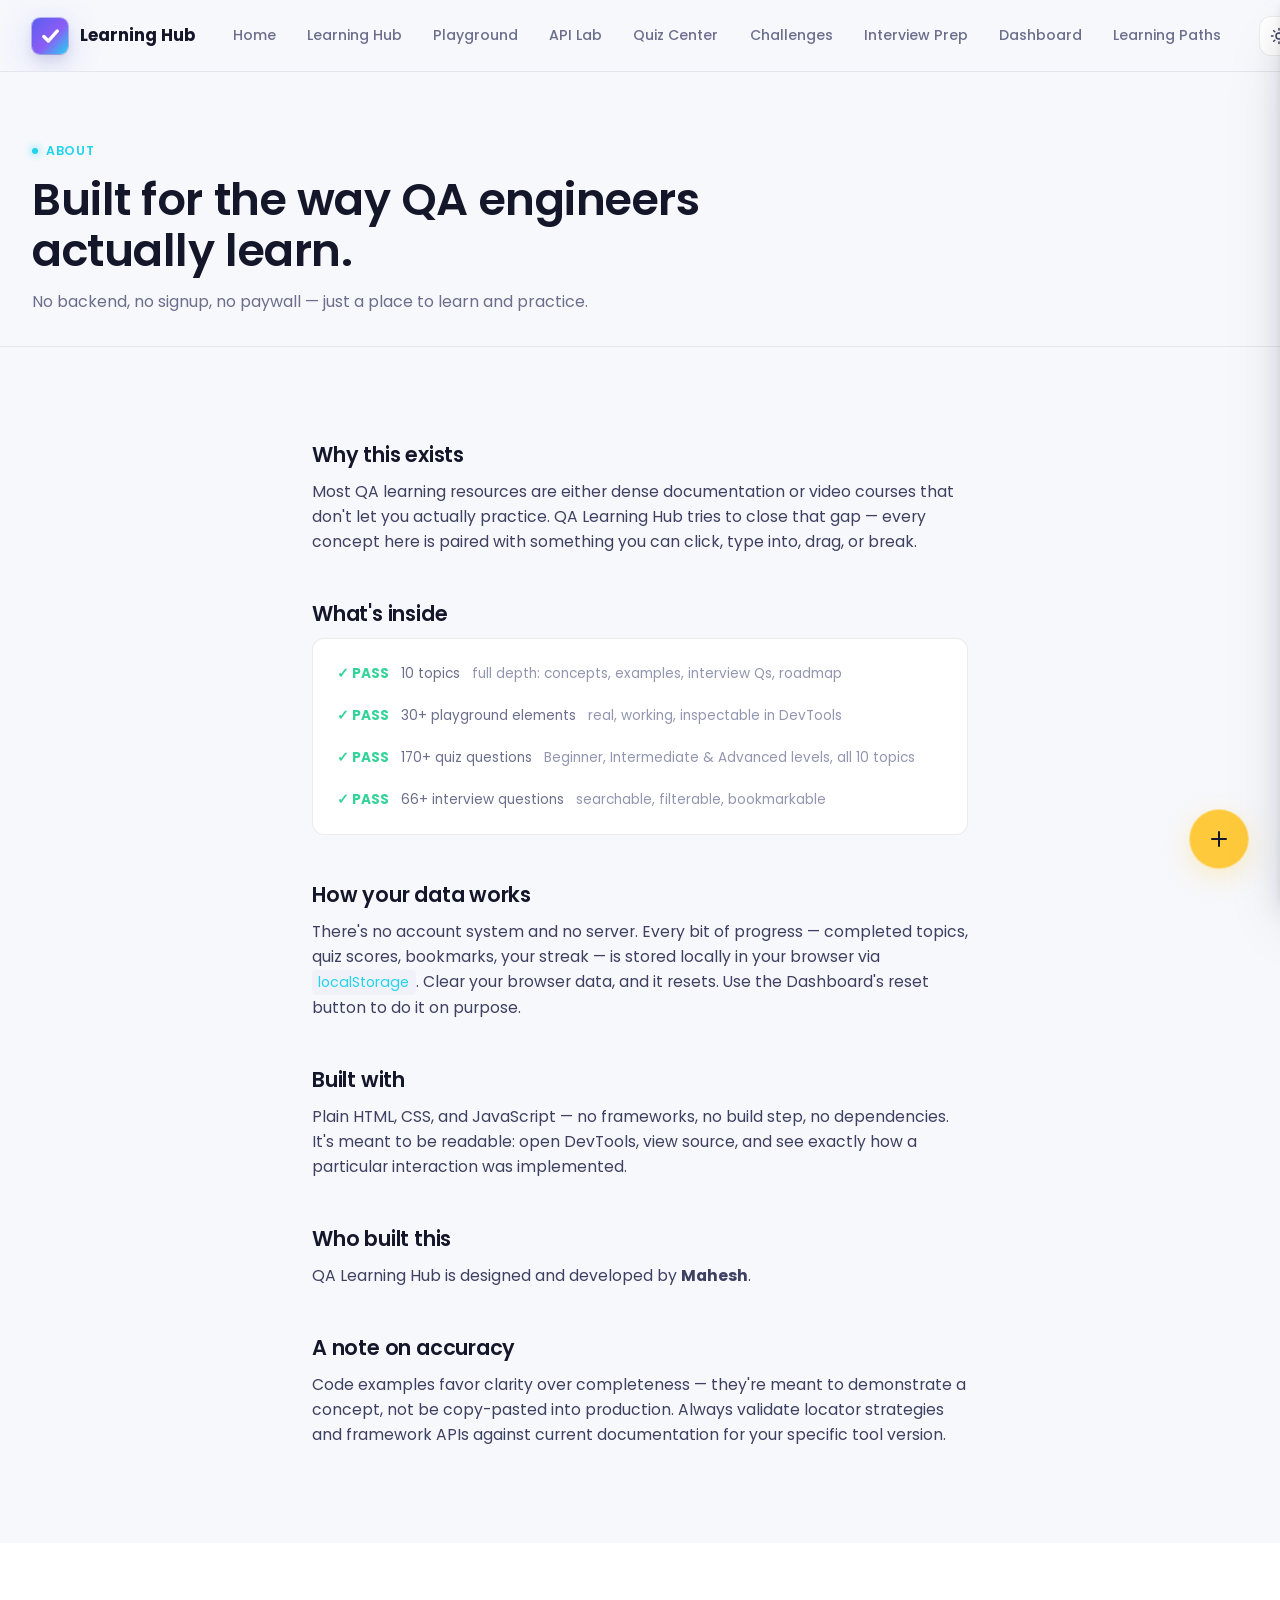
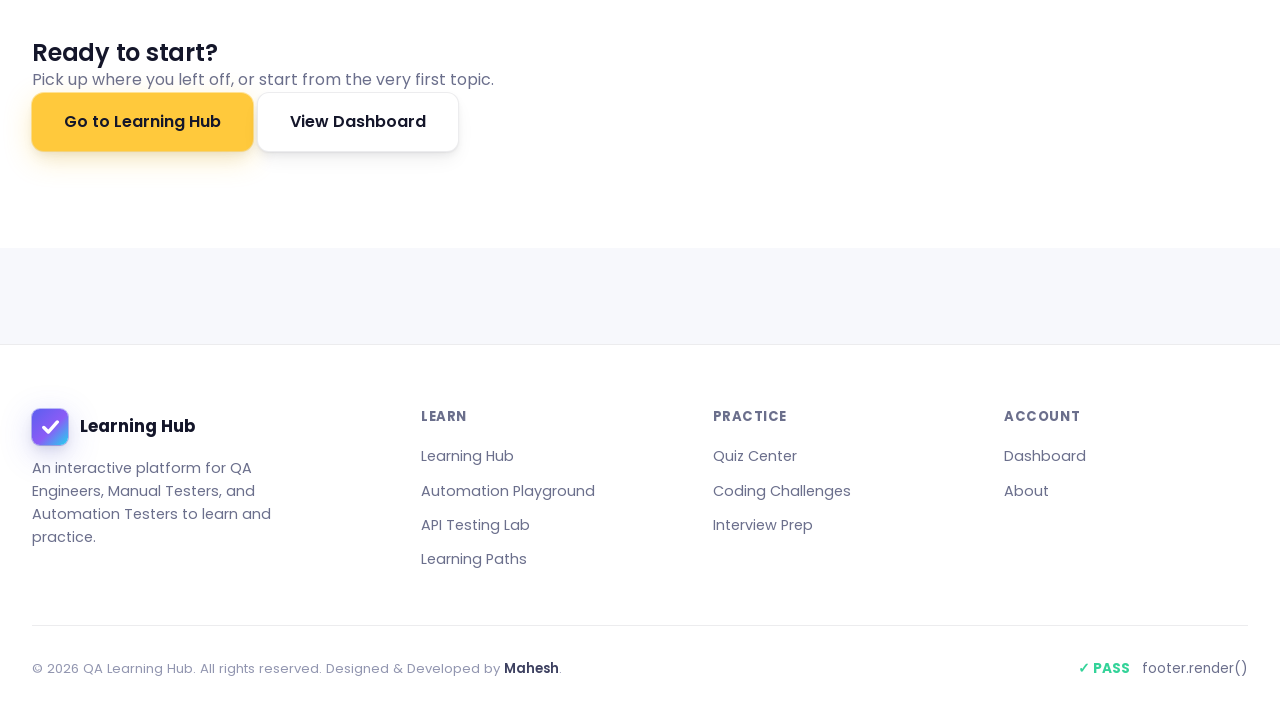
==== commit 5f75dddd: "enhanced the website with new desgin and look" ====
--- a/pages/about.html
+++ b/pages/about.html
@@ -20,6 +20,9 @@
 
 <header class="site-header">
   <div class="nav-inner">
+    <button class="nav-toggle" id="nav-toggle" aria-label="Open menu" aria-expanded="false">
+      <svg viewBox="0 0 24 24" width="20" height="20" fill="none" stroke="currentColor" stroke-width="2"><path d="M4 6h16M4 12h16M4 18h16" stroke-linecap="round"/></svg>
+    </button>
     <a href="../index.html" class="brand"><span class="brand-mark"><img src="../assets/icons/logo.svg" alt="QA Learning Hub logo"></span><span>Learning Hub</span></a>
     <nav class="nav-links" aria-label="Primary">
       <a href="../index.html">Home</a>
@@ -33,38 +36,28 @@
       <a href="learning-paths.html">Learning Paths</a>
     </nav>
     <div class="nav-actions">
-      <button class="search-trigger" id="search-trigger" aria-label="Open search">
-        <svg width="16" height="16" viewBox="0 0 24 24" fill="none" stroke="currentColor" stroke-width="2"><circle cx="11" cy="11" r="8"/><path d="m21 21-4.35-4.35" stroke-linecap="round"/></svg>
-        <span>Search…</span><kbd>⌘K</kbd>
-      </button>
       <button class="theme-toggle" aria-label="Toggle dark mode">
         <svg class="icon-moon" viewBox="0 0 24 24" fill="none" stroke="currentColor" stroke-width="2"><path d="M21 12.79A9 9 0 1 1 11.21 3 7 7 0 0 0 21 12.79z"/></svg>
         <svg class="icon-sun" viewBox="0 0 24 24" fill="none" stroke="currentColor" stroke-width="2"><circle cx="12" cy="12" r="4"/><path d="M12 2v2M12 20v2M4.93 4.93l1.41 1.41M17.66 17.66l1.41 1.41M2 12h2M20 12h2M6.34 17.66l-1.41 1.41M19.07 4.93l-1.41 1.41" stroke-linecap="round"/></svg>
       </button>
       <a href="dashboard.html" class="profile-btn" aria-label="Your dashboard">QA</a>
-      <button class="nav-toggle" id="nav-toggle" aria-label="Open menu" aria-expanded="false">
-        <svg viewBox="0 0 24 24" width="20" height="20" fill="none" stroke="currentColor" stroke-width="2"><path d="M4 6h16M4 12h16M4 18h16" stroke-linecap="round"/></svg>
-      </button>
     </div>
   </div>
-  <div class="mobile-drawer-backdrop" id="mobile-drawer-backdrop"></div>
-  <div class="mobile-drawer" id="mobile-drawer">
+</header>
+
+<div class="mobile-drawer-backdrop" id="mobile-drawer-backdrop"></div>
+<div class="mobile-drawer" id="mobile-drawer">
     <div class="mobile-drawer-head">
       <span class="brand" style="font-size:0.95rem">Menu</span>
       <button class="mobile-drawer-close" id="mobile-drawer-close" aria-label="Close menu">
         <svg width="16" height="16" viewBox="0 0 24 24" fill="none" stroke="currentColor" stroke-width="2"><path d="M18 6 6 18M6 6l12 12"/></svg>
       </button>
     </div>
-    <button class="mobile-drawer-search-btn" id="mobile-drawer-search-btn">
-      <svg width="16" height="16" viewBox="0 0 24 24" fill="none" stroke="currentColor" stroke-width="2"><circle cx="11" cy="11" r="8"/><path d="m21 21-4.35-4.35" stroke-linecap="round"/></svg>
-      <span>Search…</span>
-    </button>
     <div class="mobile-drawer-section-label">Navigate</div>
     <a href="../index.html">Home</a>
     <a href="learning.html">Learning Hub</a>
     <a href="automation-playground.html">Automation Playground</a>
     <a href="api-testing-lab.html">API Testing Lab</a>
-        <a href="learning-paths.html">Learning Paths</a>
     <a href="quiz-center.html">Quiz Center</a>
     <a href="coding-challenges.html">Coding Challenges</a>
     <a href="interview-preparation.html">Interview Preparation</a>
@@ -78,18 +71,6 @@
       </button>
     </div>
   </div>
-</header>
-
-<div class="search-overlay" id="search-overlay">
-  <div class="search-panel">
-    <div class="search-input-row">
-      <svg viewBox="0 0 24 24" fill="none" stroke="currentColor" stroke-width="2"><circle cx="11" cy="11" r="8"/><path d="m21 21-4.35-4.35" stroke-linecap="round"/></svg>
-      <input type="text" id="global-search-input" placeholder="Search topics, playground elements, API endpoints…" autocomplete="off">
-      <span class="search-esc">ESC</span>
-    </div>
-    <div class="search-results" id="search-results"></div>
-  </div>
-</div>
 
 <main>
   <section class="about-hero">
@@ -112,7 +93,7 @@
         <div class="about-stats-row">
           <div class="assert-line pass"><span class="status mono">✓ PASS</span><span class="target mono">10 topics</span><span class="detail mono">full depth: concepts, examples, interview Qs, roadmap</span></div>
           <div class="assert-line pass" style="animation-delay:0.15s"><span class="status mono">✓ PASS</span><span class="target mono">30+ playground elements</span><span class="detail mono">real, working, inspectable in DevTools</span></div>
-          <div class="assert-line pass" style="animation-delay:0.3s"><span class="status mono">✓ PASS</span><span class="target mono">80 quiz questions</span><span class="detail mono">8 per topic, timed, with explanations</span></div>
+          <div class="assert-line pass" style="animation-delay:0.3s"><span class="status mono">✓ PASS</span><span class="target mono">170+ quiz questions</span><span class="detail mono">Beginner, Intermediate &amp; Advanced levels, all 10 topics</span></div>
           <div class="assert-line pass" style="animation-delay:0.45s"><span class="status mono">✓ PASS</span><span class="target mono">66+ interview questions</span><span class="detail mono">searchable, filterable, bookmarkable</span></div>
         </div>
       </div>
@@ -125,6 +106,11 @@
       <div class="about-block reveal is-visible">
         <h2>Built with</h2>
         <p>Plain HTML, CSS, and JavaScript — no frameworks, no build step, no dependencies. It's meant to be readable: open DevTools, view source, and see exactly how a particular interaction was implemented.</p>
+      </div>
+
+      <div class="about-block reveal is-visible">
+        <h2>Who built this</h2>
+        <p>QA Learning Hub is designed and developed by <strong>Mahesh</strong>.</p>
       </div>
 
       <div class="about-block reveal is-visible">
@@ -158,6 +144,7 @@
         <a href="learning.html">Learning Hub</a>
         <a href="automation-playground.html">Automation Playground</a>
         <a href="api-testing-lab.html">API Testing Lab</a>
+        <a href="learning-paths.html">Learning Paths</a>
       </div>
       <div class="footer-col">
         <h4>Practice</h4>
@@ -172,7 +159,7 @@
       </div>
     </div>
     <div class="footer-bottom">
-      <span>© 2026 QA Learning Hub. Built with HTML, CSS &amp; JavaScript.</span>
+      <span>© 2026 QA Learning Hub. All rights reserved.<br class="footer-credit-break"> Designed &amp; Developed by <strong>Mahesh</strong>.</span>
       <span class="assert-line pass"><span class="status mono">✓ PASS</span><span class="target mono">footer.render()</span></span>
     </div>
   </div>
--- a/css/style.css
+++ b/css/style.css
@@ -2,7 +2,7 @@
    QA LEARNING HUB — CORE DESIGN SYSTEM
    ============================================================ */
 
-@import url('https://fonts.googleapis.com/css2?family=Space+Grotesk:wght@400;500;600;700&family=Poppins:wght@300;400;500;600;700;800&family=JetBrains+Mono:wght@400;500;600;700&display=swap');
+@import url('https://fonts.googleapis.com/css2?family=Poppins:wght@300;400;500;600;700;800&display=swap');
 
 /* ---------- Design tokens ---------- */
 :root {
@@ -16,6 +16,13 @@
   --fail: #F43F5E;
   --warn: #F59E0B;
 
+  /* Primary CTA accent — distinct from --warn (used for Intermediate badges)
+     to keep "warning" and "primary action" meanings separate. */
+  --accent: #FFC93C;
+  --accent-light: #FFD966;
+  --accent-dark: #E6AC00;
+  --on-accent: #14162A;
+
   /* Dark surface scale */
   --bg-0: #0B0D14;
   --bg-1: #11141F;
@@ -36,10 +43,11 @@
   --grad-pass: linear-gradient(135deg, var(--pass) 0%, var(--cyan) 100%);
   --grad-radial-glow: radial-gradient(circle at 50% 0%, rgba(91, 95, 239, 0.18), transparent 60%);
 
-  /* Typography */
-  --font-display: 'Space Grotesk', sans-serif;
+  /* Typography — Poppins is used everywhere per project requirement,
+     including headers and code/mono contexts. No other typeface is loaded. */
+  --font-display: 'Poppins', sans-serif;
   --font-body: 'Poppins', sans-serif;
-  --font-mono: 'JetBrains Mono', monospace;
+  --font-mono: 'Poppins', sans-serif;
 
   /* Spacing scale */
   --sp-1: 0.25rem;
@@ -309,15 +317,18 @@
 .btn:active { transform: scale(0.97) translateY(1px); box-shadow: var(--shadow-3d-press); }
 
 .btn-primary {
-  background: var(--grad-brand);
-  color: #fff;
-  box-shadow: var(--shadow-glow-indigo), var(--shadow-3d-sm);
+  background: var(--accent);
+  color: var(--on-accent);
+  box-shadow: 0 0 0 1px rgba(255,201,60,0.5), 0 8px 28px rgba(255,201,60,0.3), var(--shadow-3d-sm);
 }
 
 .btn-primary:hover {
-  box-shadow: 0 0 0 1px rgba(91,95,239,0.6), 0 12px 40px rgba(91,95,239,0.35), var(--shadow-3d-sm);
+  background: var(--accent-light);
+  box-shadow: 0 0 0 1px rgba(255,201,60,0.7), 0 12px 40px rgba(255,201,60,0.4), var(--shadow-3d-sm);
   transform: translateY(-3px);
 }
+
+.btn-primary:active { background: var(--accent-dark); }
 
 .btn-ghost {
   background: var(--surface);
@@ -357,16 +368,41 @@
 
 /* ---------- Cards ---------- */
 .card {
-  background: var(--surface);
-  border: 1px solid var(--border);
+  background: rgba(26, 29, 46, 0.55);
+  border: 1px solid rgba(255, 255, 255, 0.08);
   border-radius: var(--r-lg);
   padding: var(--sp-5);
   box-shadow: var(--shadow-3d-sm);
-  transition: border-color var(--dur-med) var(--ease-soft), transform var(--dur-med) var(--ease-soft), box-shadow var(--dur-med) var(--ease-soft);
+  backdrop-filter: blur(18px) saturate(150%);
+  -webkit-backdrop-filter: blur(18px) saturate(150%);
+  transition: border-color var(--dur-med) var(--ease-soft), transform var(--dur-med) var(--ease-soft), box-shadow var(--dur-med) var(--ease-soft), background var(--dur-med) var(--ease-soft);
   position: relative;
+  overflow: hidden;
+}
+
+/* Glass "sheen" — a soft diagonal highlight along the top edge, the
+   detail that makes a translucent card read as glass rather than just
+   a semi-transparent box. */
+.card::before {
+  content: '';
+  position: absolute;
+  inset: 0;
+  background: linear-gradient(135deg, rgba(255,255,255,0.06) 0%, transparent 35%);
+  pointer-events: none;
+}
+
+:root[data-theme="light"] .card {
+  background: rgba(255, 255, 255, 0.6);
+  border: 1px solid rgba(20, 22, 40, 0.08);
+}
+
+:root[data-theme="light"] .card::before {
+  background: linear-gradient(135deg, rgba(255,255,255,0.5) 0%, transparent 35%);
 }
 
 .card-glass {
+  /* Kept as an alias for explicit opt-in usage elsewhere in the codebase —
+     .card now carries the same glass treatment by default. */
   background: rgba(26, 29, 46, 0.6);
   backdrop-filter: blur(20px) saturate(140%);
   -webkit-backdrop-filter: blur(20px) saturate(140%);
@@ -379,8 +415,13 @@
 
 .card-hover:hover {
   transform: translateY(-6px);
-  border-color: rgba(91, 95, 239, 0.4);
+  border-color: rgba(91, 95, 239, 0.45);
   box-shadow: var(--shadow-3d-md), var(--shadow-glow-indigo);
+  background: rgba(32, 36, 58, 0.65);
+}
+
+:root[data-theme="light"] .card-hover:hover {
+  background: rgba(255, 255, 255, 0.78);
 }
 
 .card-hover:active {
@@ -409,6 +450,21 @@
 .badge-intermediate { background: rgba(245,158,11,0.12); color: var(--warn); border: 1px solid rgba(245,158,11,0.3); }
 .badge-advanced { background: rgba(244,63,94,0.12); color: var(--fail); border: 1px solid rgba(244,63,94,0.3); }
 .badge-info { background: rgba(91,95,239,0.12); color: var(--indigo-light); border: 1px solid rgba(91,95,239,0.3); }
+
+/* Strong/weak performance tags — used by the Career Dashboard and the
+   Quiz Center's per-topic result summary. */
+.career-tag-list { display: flex; flex-wrap: wrap; gap: var(--sp-2); }
+.career-tag {
+  font-family: var(--font-mono);
+  font-size: 0.78rem;
+  padding: 0.35rem 0.7rem;
+  border-radius: var(--r-full);
+  background: var(--surface);
+  border: 1px solid var(--border);
+  color: var(--text-2);
+}
+.career-tag.strong { background: rgba(16,185,129,0.1); color: var(--pass-light); border: 1px solid rgba(16,185,129,0.3); }
+.career-tag.weak { background: rgba(244,63,94,0.1); color: var(--fail); border: 1px solid rgba(244,63,94,0.3); }
 
 /* ---------- Assertion log (signature motif) ---------- */
 .assert-line {
@@ -604,7 +660,7 @@
   transform: translateY(0);
 }
 
-#back-to-top:hover { background: var(--grad-brand); border-color: transparent; transform: translateY(-3px); }
+#back-to-top:hover { background: var(--accent); color: var(--on-accent); border-color: transparent; transform: translateY(-3px); }
 
 /* ---------- Empty states ---------- */
 .empty-state {
--- a/css/layout.css
+++ b/css/layout.css
@@ -105,6 +105,35 @@
 @media (max-width: 1024px) {
   .nav-links { display: none; }
   .nav-toggle { display: flex; }
+
+  /* Mobile header layout: hamburger (left) — logo (center) — theme toggle (right).
+     nav-toggle is a direct child of nav-inner (moved out of nav-actions in the
+     markup) so it can be placed independently in the grid's first column. */
+  .nav-inner {
+    display: grid;
+    grid-template-columns: 44px 1fr 44px;
+    align-items: center;
+    column-gap: var(--sp-3);
+  }
+
+  .nav-inner > .nav-toggle {
+    grid-column: 1;
+  }
+
+  .nav-inner > .brand {
+    grid-column: 2;
+    justify-content: center;
+    margin: 0 auto;
+  }
+
+  .nav-inner > .nav-actions {
+    grid-column: 3;
+    justify-content: flex-end;
+  }
+
+  /* Only the theme toggle stays visible in the mobile header's right slot —
+     profile access already lives in the sidebar nav list. */
+  .nav-actions .profile-btn { display: none; }
 }
 
 /* Mobile sidebar — slides in from the right with backdrop overlay */
@@ -197,20 +226,6 @@
 
 .mobile-drawer-theme-row span { font-size: 0.92rem; color: var(--text-1); font-weight: 500; }
 
-.mobile-drawer-search-btn {
-  display: flex;
-  align-items: center;
-  gap: var(--sp-3);
-  padding: var(--sp-3) var(--sp-4);
-  border-radius: var(--r-md);
-  background: var(--surface);
-  border: 1px solid var(--border);
-  color: var(--text-2);
-  font-size: 0.92rem;
-  width: 100%;
-  margin-top: var(--sp-2);
-}
-
 /* ---------- Theme toggle ---------- */
 .theme-toggle {
   width: 40px; height: 40px;
@@ -239,142 +254,16 @@
 .profile-btn {
   width: 40px; height: 40px;
   border-radius: 50%;
-  background: var(--grad-brand);
+  background: var(--accent);
   display: flex;
   align-items: center;
   justify-content: center;
   font-family: var(--font-mono);
   font-weight: 700;
   font-size: 0.82rem;
-  color: #fff;
+  color: var(--on-accent);
   border: 2px solid var(--border);
 }
-
-/* ---------- Search trigger + overlay ---------- */
-.search-trigger {
-  display: flex;
-  align-items: center;
-  gap: var(--sp-3);
-  background: var(--surface);
-  border: 1px solid var(--border);
-  border-radius: var(--r-md);
-  padding: 0.5rem 0.85rem;
-  color: var(--text-2);
-  font-size: 0.85rem;
-  width: clamp(140px, 16vw, 220px);
-  min-width: 0;
-  flex-shrink: 1;
-}
-
-.search-trigger span {
-  overflow: hidden;
-  text-overflow: ellipsis;
-  white-space: nowrap;
-}
-
-.search-trigger:hover { border-color: var(--border-hi); }
-.search-trigger kbd {
-  font-family: var(--font-mono);
-  font-size: 0.7rem;
-  background: var(--bg-2);
-  border: 1px solid var(--border);
-  border-radius: 4px;
-  padding: 0.1rem 0.4rem;
-  margin-left: auto;
-  color: var(--text-3);
-}
-
-@media (max-width: 1240px) { .search-trigger { display: none; } }
-
-.search-overlay {
-  position: fixed;
-  inset: 0;
-  background: rgba(8, 9, 15, 0.75);
-  backdrop-filter: blur(6px);
-  z-index: 2000;
-  display: none;
-  align-items: flex-start;
-  justify-content: center;
-  padding-top: 12vh;
-}
-
-.search-overlay.open { display: flex; }
-
-.search-panel {
-  width: min(640px, 92vw);
-  background: var(--surface-hi);
-  border: 1px solid var(--border-hi);
-  border-radius: var(--r-lg);
-  box-shadow: var(--shadow-lg);
-  overflow: hidden;
-  animation: searchIn var(--dur-med) var(--ease) forwards;
-}
-
-@keyframes searchIn {
-  from { opacity: 0; transform: translateY(-12px) scale(0.98); }
-  to { opacity: 1; transform: translateY(0) scale(1); }
-}
-
-.search-input-row {
-  display: flex;
-  align-items: center;
-  gap: var(--sp-3);
-  padding: var(--sp-5);
-  border-bottom: 1px solid var(--border);
-}
-
-.search-input-row svg { flex-shrink: 0; color: var(--text-2); width: 20px; height: 20px; }
-
-#global-search-input {
-  flex: 1;
-  font-size: 1.05rem;
-  color: var(--text-0);
-  background: none;
-}
-
-#global-search-input::placeholder { color: var(--text-3); }
-
-.search-esc {
-  font-family: var(--font-mono);
-  font-size: 0.7rem;
-  color: var(--text-3);
-  border: 1px solid var(--border);
-  border-radius: 4px;
-  padding: 0.15rem 0.45rem;
-}
-
-.search-results {
-  max-height: 50vh;
-  overflow-y: auto;
-  padding: var(--sp-3);
-}
-
-.search-result-item {
-  display: flex;
-  align-items: center;
-  gap: var(--sp-4);
-  padding: var(--sp-3) var(--sp-4);
-  border-radius: var(--r-md);
-  transition: background var(--dur-fast);
-}
-
-.search-result-item:hover, .search-result-item.kbd-active { background: var(--surface); }
-
-.search-result-icon {
-  width: 36px; height: 36px;
-  border-radius: var(--r-sm);
-  background: var(--bg-2);
-  display: flex;
-  align-items: center;
-  justify-content: center;
-  font-family: var(--font-mono);
-  font-size: 0.85rem;
-  color: var(--cyan);
-  flex-shrink: 0;
-}
-
-.search-result-title { font-size: 0.92rem; color: var(--text-0); font-weight: 500; }
-.search-result-cat { font-size: 0.78rem; color: var(--text-3); }
 
 /* ---------- Footer ---------- */
 footer.site-footer {
@@ -434,6 +323,13 @@
 
 .footer-bottom .assert-line { padding: 0; opacity: 1; transform: none; animation: none; }
 
+.footer-credit-break { display: none; }
+.footer-bottom strong { color: var(--text-1); font-weight: 600; }
+
+@media (max-width: 560px) {
+  .footer-credit-break { display: block; }
+}
+
 /* ---------- Floating Action Button ---------- */
 .fab {
   position: fixed;
@@ -445,12 +341,12 @@
 .fab-main {
   width: 58px; height: 58px;
   border-radius: 50%;
-  background: var(--grad-brand);
-  color: #fff;
-  display: flex;
-  align-items: center;
-  justify-content: center;
-  box-shadow: var(--shadow-glow-indigo);
+  background: var(--accent);
+  color: var(--on-accent);
+  display: flex;
+  align-items: center;
+  justify-content: center;
+  box-shadow: 0 0 0 1px rgba(255,201,60,0.5), 0 8px 28px rgba(255,201,60,0.3);
   transition: transform var(--dur-fast) var(--ease-soft);
 }
 
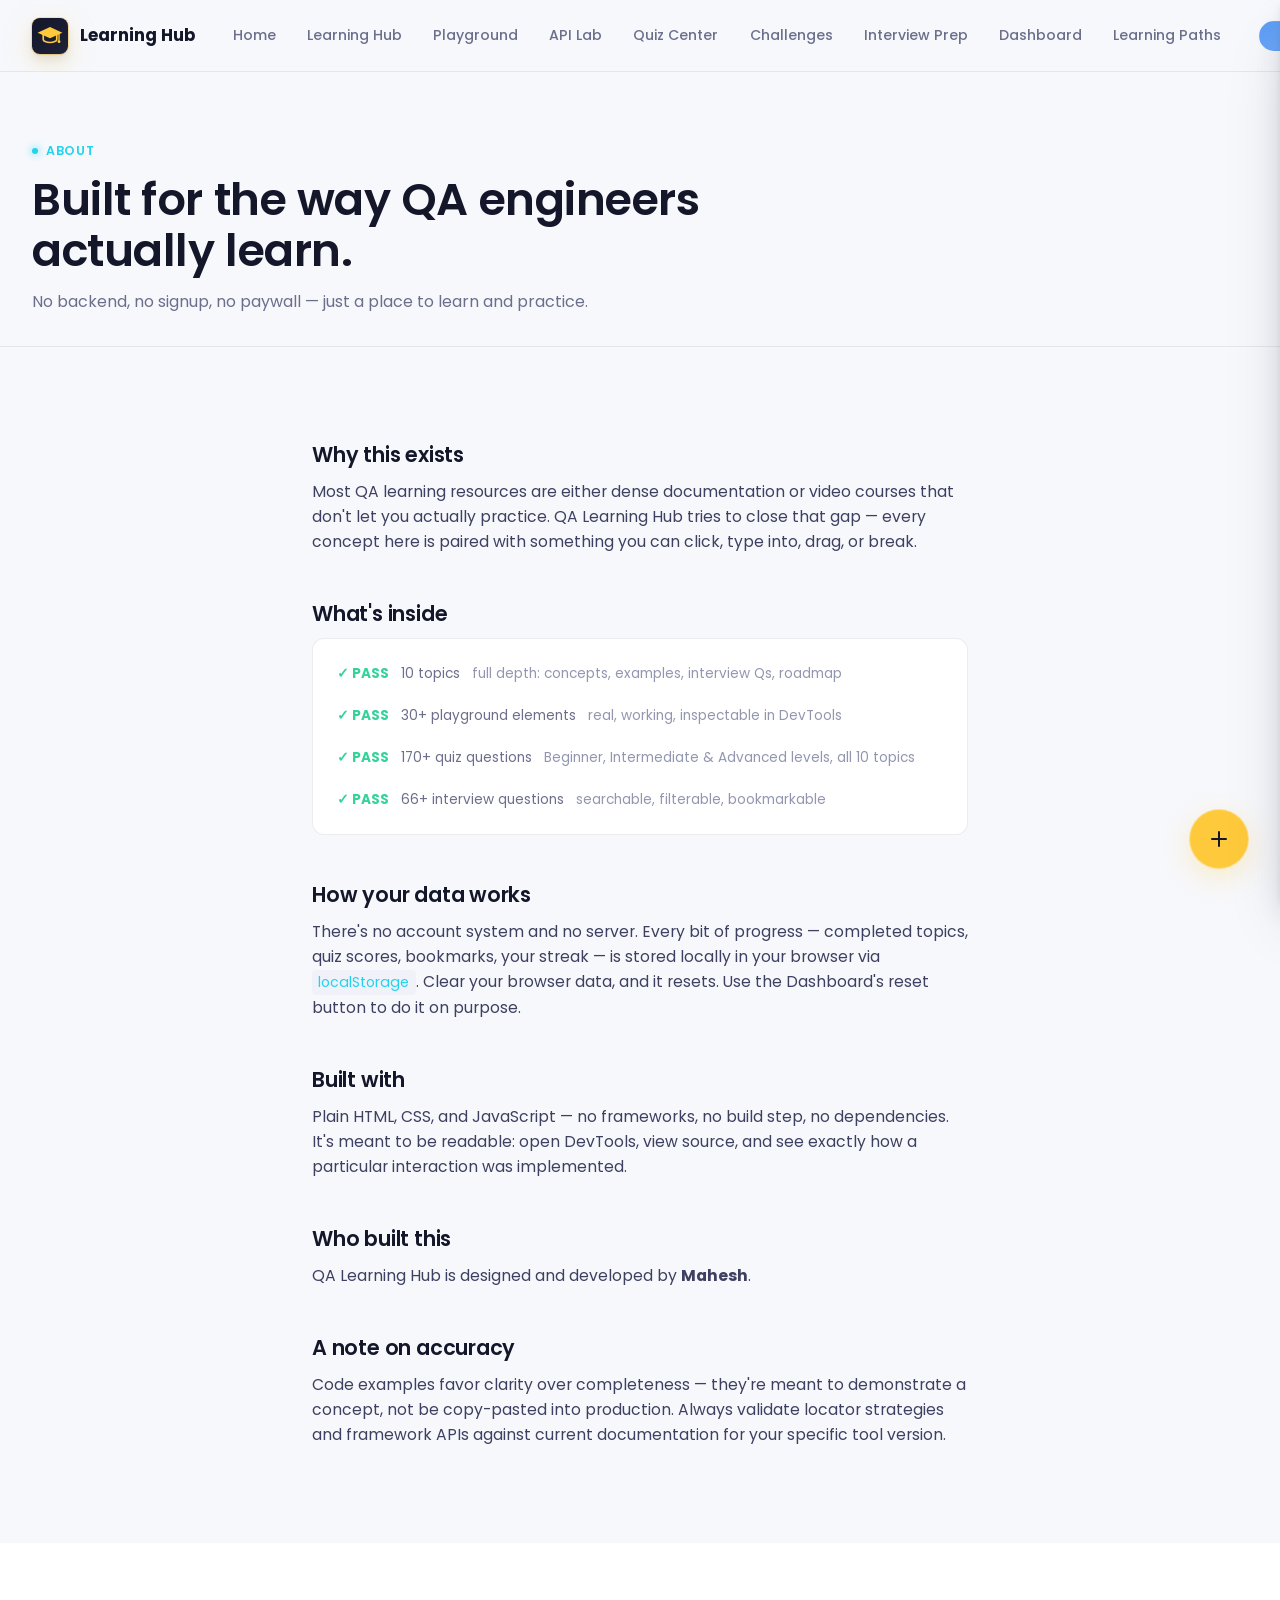
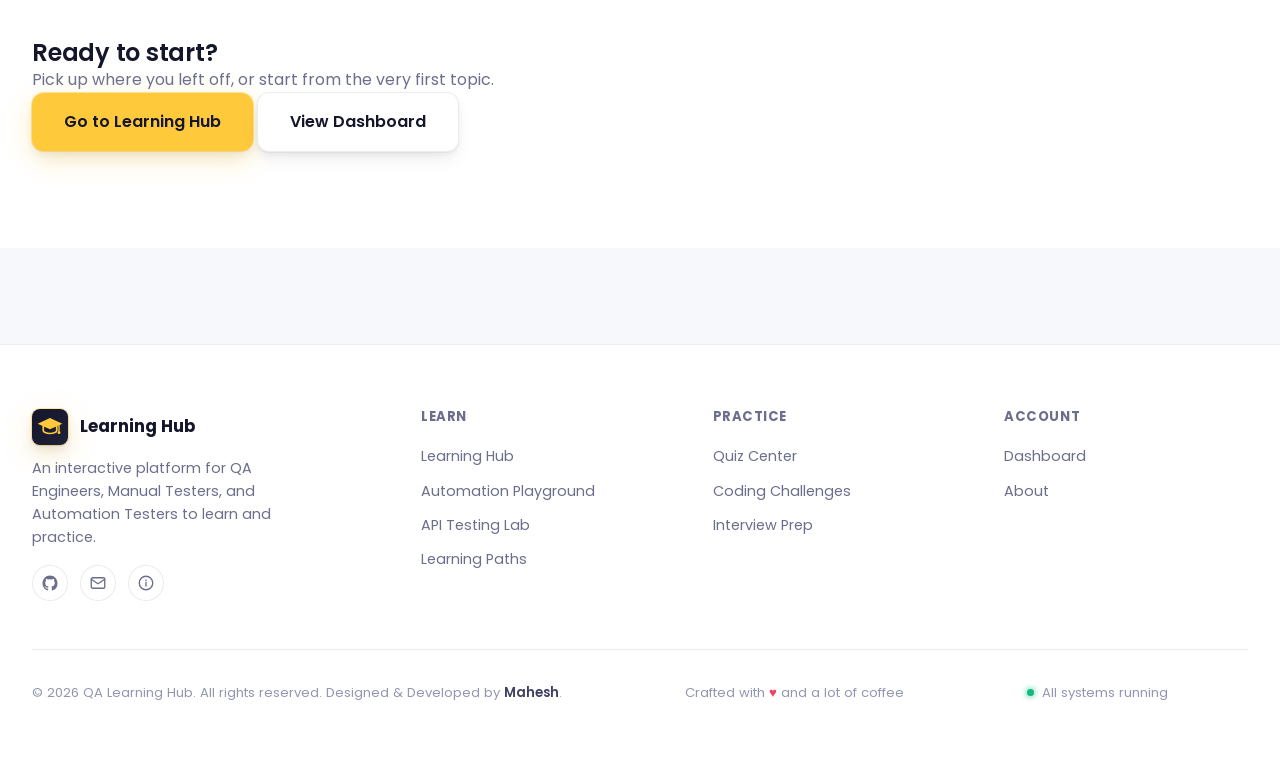
==== commit a9ad4335: "updated the pages in the site" ====
--- a/pages/about.html
+++ b/pages/about.html
@@ -15,7 +15,7 @@
 <body>
 
 <div id="loading-screen">
-  <div class="loader-mark"><div class="loader-glyph"><span class="loader-dot"></span><span class="loader-dot"></span><span class="loader-dot"></span><span>reading the README…</span></div></div>
+  <div class="loader-mark"><div class="loader-glyph"><span class="loader-spinner"></span><span>reading the README…</span></div></div>
 </div>
 
 <header class="site-header">
@@ -36,9 +36,15 @@
       <a href="learning-paths.html">Learning Paths</a>
     </nav>
     <div class="nav-actions">
-      <button class="theme-toggle" aria-label="Toggle dark mode">
-        <svg class="icon-moon" viewBox="0 0 24 24" fill="none" stroke="currentColor" stroke-width="2"><path d="M21 12.79A9 9 0 1 1 11.21 3 7 7 0 0 0 21 12.79z"/></svg>
-        <svg class="icon-sun" viewBox="0 0 24 24" fill="none" stroke="currentColor" stroke-width="2"><circle cx="12" cy="12" r="4"/><path d="M12 2v2M12 20v2M4.93 4.93l1.41 1.41M17.66 17.66l1.41 1.41M2 12h2M20 12h2M6.34 17.66l-1.41 1.41M19.07 4.93l-1.41 1.41" stroke-linecap="round"/></svg>
+      <button class="theme-switch" aria-label="Toggle dark mode" role="switch" aria-checked="true">
+        <span class="theme-switch-track">
+          <span class="theme-switch-icon sun-icon">
+            <svg viewBox="0 0 24 24" fill="none" stroke="currentColor" stroke-width="2.2"><circle cx="12" cy="12" r="4"/><path d="M12 2v2M12 20v2M4.93 4.93l1.41 1.41M17.66 17.66l1.41 1.41M2 12h2M20 12h2M6.34 17.66l-1.41 1.41M19.07 4.93l-1.41 1.41" stroke-linecap="round"/></svg>
+          </span>
+          <span class="theme-switch-knob">
+            <svg viewBox="0 0 24 24" fill="none" stroke="currentColor" stroke-width="2.2"><path d="M21 12.79A9 9 0 1 1 11.21 3 7 7 0 0 0 21 12.79z"/></svg>
+          </span>
+        </span>
       </button>
       <a href="dashboard.html" class="profile-btn" aria-label="Your dashboard">QA</a>
     </div>
@@ -138,6 +144,17 @@
       <div class="footer-brand">
         <a href="../index.html" class="brand"><span class="brand-mark"><img src="../assets/icons/logo.svg" alt="QA Learning Hub logo"></span><span>Learning Hub</span></a>
         <p>An interactive platform for QA Engineers, Manual Testers, and Automation Testers to learn and practice.</p>
+        <div class="footer-social-row">
+          <a href="https://github.com" target="_blank" rel="noopener noreferrer" title="View source on GitHub" class="footer-social-icon">
+            <svg width="18" height="18" viewBox="0 0 24 24" fill="currentColor"><path d="M12 2C6.48 2 2 6.58 2 12.25c0 4.53 2.87 8.37 6.84 9.73.5.1.68-.22.68-.49 0-.24-.01-1.04-.01-1.88-2.78.61-3.37-1.21-3.37-1.21-.45-1.18-1.11-1.49-1.11-1.49-.91-.64.07-.63.07-.63 1 .07 1.53 1.05 1.53 1.05.89 1.56 2.34 1.11 2.91.85.09-.66.34-1.11.62-1.37-2.22-.26-4.55-1.13-4.55-5.03 0-1.11.38-2.02 1.02-2.73-.1-.26-.44-1.31.1-2.72 0 0 .84-.27 2.75 1.04a9.3 9.3 0 0 1 5 0c1.91-1.31 2.75-1.04 2.75-1.04.54 1.41.2 2.46.1 2.72.64.71 1.02 1.62 1.02 2.73 0 3.91-2.34 4.77-4.57 5.02.36.32.68.94.68 1.9 0 1.37-.01 2.48-.01 2.81 0 .27.18.6.69.49A10.02 10.02 0 0 0 22 12.25C22 6.58 17.52 2 12 2Z"/></svg>
+          </a>
+          <a href="mailto:feedback@qalearninghub.example" title="Send feedback" class="footer-social-icon">
+            <svg width="18" height="18" viewBox="0 0 24 24" fill="none" stroke="currentColor" stroke-width="1.8"><rect x="3" y="5" width="18" height="14" rx="2"/><path d="m3 7 9 6 9-6" stroke-linecap="round" stroke-linejoin="round"/></svg>
+          </a>
+          <a href="about.html" title="About this project" class="footer-social-icon">
+            <svg width="18" height="18" viewBox="0 0 24 24" fill="none" stroke="currentColor" stroke-width="1.8"><circle cx="12" cy="12" r="9"/><path d="M12 11v5M12 8v.5" stroke-linecap="round"/></svg>
+          </a>
+        </div>
       </div>
       <div class="footer-col">
         <h4>Learn</h4>
@@ -159,8 +176,9 @@
       </div>
     </div>
     <div class="footer-bottom">
-      <span>© 2026 QA Learning Hub. All rights reserved.<br class="footer-credit-break"> Designed &amp; Developed by <strong>Mahesh</strong>.</span>
-      <span class="assert-line pass"><span class="status mono">✓ PASS</span><span class="target mono">footer.render()</span></span>
+      <span class="footer-bottom-copyright">© 2026 QA Learning Hub. All rights reserved.<br class="footer-credit-break"> Designed &amp; Developed by <strong>Mahesh</strong>.</span>
+      <span class="footer-bottom-tagline">Crafted with <span class="footer-heart">♥</span> and a lot of coffee</span>
+      <span class="footer-bottom-status"><span class="footer-status-dot"></span> All systems running</span>
     </div>
   </div>
 </footer>
--- a/css/style.css
+++ b/css/style.css
@@ -75,6 +75,7 @@
   --shadow-glow-indigo: 0 0 0 1px rgba(91,95,239,0.4), 0 8px 32px rgba(91,95,239,0.25);
   --shadow-glow-cyan: 0 0 0 1px rgba(34,211,238,0.4), 0 8px 32px rgba(34,211,238,0.2);
   --shadow-glow-pass: 0 0 0 1px rgba(16,185,129,0.4), 0 8px 32px rgba(16,185,129,0.2);
+  --shadow-glow-accent: 0 0 0 1px rgba(255,201,60,0.45), 0 8px 28px rgba(255,201,60,0.25);
 
   /* Layered 3D depth shadows — stacked shadows simulate physical elevation */
   --shadow-3d-sm: 0 1px 2px rgba(0,0,0,0.3), 0 4px 8px rgba(0,0,0,0.22), 0 10px 20px -4px rgba(0,0,0,0.18);
@@ -611,32 +612,34 @@
 }
 
 .loader-glyph {
-  font-family: var(--font-mono);
-  font-size: 0.95rem;
-  color: var(--cyan);
-  display: flex;
-  align-items: center;
-  gap: var(--sp-2);
-}
-
-.loader-dot {
-  width: 6px; height: 6px; border-radius: 50%;
-  background: var(--cyan);
-  animation: loaderPulse 1.2s ease-in-out infinite;
-}
-.loader-dot:nth-child(2) { animation-delay: 0.15s; }
-.loader-dot:nth-child(3) { animation-delay: 0.3s; }
-
-@keyframes loaderPulse {
-  0%, 100% { opacity: 0.25; transform: scale(0.85); }
-  50% { opacity: 1; transform: scale(1.1); }
+  font-family: var(--font-body);
+  font-size: 0.92rem;
+  color: var(--text-2);
+  display: flex;
+  flex-direction: column;
+  align-items: center;
+  gap: var(--sp-4);
+}
+
+.loader-spinner {
+  width: 40px;
+  height: 40px;
+  border-radius: 50%;
+  border: 3px solid rgba(255, 201, 60, 0.18);
+  border-top-color: var(--accent);
+  animation: loaderSpin 0.8s linear infinite;
+  box-shadow: 0 0 16px rgba(255, 201, 60, 0.25);
+}
+
+@keyframes loaderSpin {
+  to { transform: rotate(360deg); }
 }
 
 /* ---------- Back to top ---------- */
 #back-to-top {
   position: fixed;
-  bottom: var(--sp-6);
-  left: var(--sp-6);
+  bottom: calc(var(--sp-6) + 70px);
+  right: var(--sp-6);
   width: 48px;
   height: 48px;
   border-radius: 50%;
@@ -658,6 +661,15 @@
   opacity: 1;
   visibility: visible;
   transform: translateY(0);
+}
+
+/* Avoid the back-to-top button overlapping the FAB's expanded menu items —
+   .fab is injected before #back-to-top in the DOM, so this sibling
+   selector reliably hides one while the other is actively in use. */
+.fab.open ~ #back-to-top {
+  opacity: 0;
+  visibility: hidden;
+  pointer-events: none;
 }
 
 #back-to-top:hover { background: var(--accent); color: var(--on-accent); border-color: transparent; transform: translateY(-3px); }
--- a/css/layout.css
+++ b/css/layout.css
@@ -54,7 +54,7 @@
   align-items: center;
   justify-content: center;
   flex-shrink: 0;
-  box-shadow: var(--shadow-3d-sm), var(--shadow-glow-indigo);
+  box-shadow: var(--shadow-3d-sm), var(--shadow-glow-accent);
   transition: transform var(--dur-fast) var(--ease-soft);
 }
 
@@ -250,6 +250,78 @@
 :root:not([data-theme="light"]) .theme-toggle .icon-sun { display: none; }
 :root:not([data-theme="light"]) .theme-toggle .icon-moon { display: flex; }
 
+/* ---------- Theme switch (desktop header — sliding toggle style) ---------- */
+.theme-switch {
+  display: none;
+  padding: 0;
+  flex-shrink: 0;
+}
+
+@media (min-width: 1025px) {
+  .theme-switch { display: inline-flex; }
+}
+
+.theme-switch-track {
+  position: relative;
+  width: 56px;
+  height: 30px;
+  border-radius: var(--r-full);
+  background: var(--bg-2);
+  border: 1px solid var(--border-hi);
+  display: flex;
+  align-items: center;
+  padding: 0 6px;
+  transition: background var(--dur-med) var(--ease-soft), border-color var(--dur-med) var(--ease-soft);
+}
+
+:root[data-theme="light"] .theme-switch-track {
+  background: linear-gradient(135deg, #5B9CF6, #7CB4FF);
+  border-color: transparent;
+}
+
+.theme-switch-icon {
+  display: flex;
+  align-items: center;
+  justify-content: center;
+  width: 16px; height: 16px;
+  color: var(--text-3);
+  opacity: 0;
+  transition: opacity var(--dur-med) var(--ease-soft);
+}
+.theme-switch-icon svg { width: 14px; height: 14px; }
+
+:root[data-theme="light"] .theme-switch-icon.sun-icon {
+  opacity: 1;
+  color: #FFF3C4;
+  margin-left: auto;
+}
+
+.theme-switch-knob {
+  position: absolute;
+  top: 2px;
+  left: 2px;
+  width: 24px;
+  height: 24px;
+  border-radius: 50%;
+  background: var(--surface-hi);
+  box-shadow: var(--shadow-3d-sm);
+  display: flex;
+  align-items: center;
+  justify-content: center;
+  color: var(--text-1);
+  transition: transform var(--dur-med) var(--ease), background var(--dur-med) var(--ease-soft), color var(--dur-med) var(--ease-soft);
+}
+.theme-switch-knob svg { width: 14px; height: 14px; }
+
+:root[data-theme="light"] .theme-switch-knob {
+  transform: translateX(26px);
+  background: #FFFFFF;
+  color: #5B9CF6;
+}
+
+.theme-switch:hover .theme-switch-track { border-color: var(--accent); }
+:root[data-theme="light"] .theme-switch:hover .theme-switch-track { filter: brightness(1.05); }
+
 /* ---------- Profile ---------- */
 .profile-btn {
   width: 40px; height: 40px;
@@ -263,6 +335,21 @@
   font-size: 0.82rem;
   color: var(--on-accent);
   border: 2px solid var(--border);
+}
+
+/* ---------- Shared page hero pattern (used across most inner pages) ---------- */
+.learning-hero {
+  padding: var(--sp-8) 0 var(--sp-6);
+  border-bottom: 1px solid var(--border);
+}
+.learning-hero h1 {
+  font-size: clamp(2rem, 4vw, 2.8rem);
+  margin: var(--sp-3) 0 var(--sp-3);
+}
+.learning-hero p {
+  max-width: 640px;
+  font-size: 1.02rem;
+  padding-right: var(--sp-4);
 }
 
 /* ---------- Footer ---------- */
@@ -288,6 +375,32 @@
 }
 
 .footer-brand p { color: var(--text-2); font-size: 0.9rem; margin-top: var(--sp-3); max-width: 280px; }
+
+.footer-social-row {
+  display: flex;
+  gap: var(--sp-3);
+  margin-top: var(--sp-4);
+}
+
+.footer-social-icon {
+  width: 36px;
+  height: 36px;
+  border-radius: 50%;
+  border: 1px solid var(--border);
+  background: var(--surface);
+  display: flex;
+  align-items: center;
+  justify-content: center;
+  color: var(--text-2);
+  transition: color var(--dur-fast) var(--ease-soft), border-color var(--dur-fast) var(--ease-soft), background var(--dur-fast) var(--ease-soft), transform var(--dur-fast) var(--ease-soft);
+}
+
+.footer-social-icon:hover {
+  color: var(--accent);
+  border-color: rgba(255, 201, 60, 0.4);
+  background: rgba(255, 201, 60, 0.08);
+  transform: translateY(-2px);
+}
 
 .footer-col h4 {
   font-family: var(--font-body);
@@ -313,7 +426,7 @@
   display: flex;
   justify-content: space-between;
   align-items: center;
-  padding-top: var(--sp-6);
+  padding: var(--sp-6) 0 var(--sp-5);
   border-top: 1px solid var(--border);
   font-size: 0.82rem;
   color: var(--text-3);
@@ -321,7 +434,31 @@
   gap: var(--sp-3);
 }
 
-.footer-bottom .assert-line { padding: 0; opacity: 1; transform: none; animation: none; }
+.footer-bottom-copyright { text-align: left; }
+.footer-bottom-tagline { text-align: center; flex: 1; }
+.footer-bottom-status {
+  display: flex;
+  align-items: center;
+  gap: var(--sp-2);
+  text-align: right;
+  white-space: nowrap;
+  margin-right: 80px; /* clearance so the fixed back-to-top/FAB buttons never sit over this text */
+}
+
+.footer-heart { color: var(--fail); }
+
+.footer-status-dot {
+  width: 7px; height: 7px;
+  border-radius: 50%;
+  background: var(--pass);
+  box-shadow: 0 0 6px var(--pass);
+  display: inline-block;
+}
+
+@media (max-width: 768px) {
+  .footer-bottom { justify-content: center; text-align: center; }
+  .footer-bottom-copyright, .footer-bottom-tagline, .footer-bottom-status { flex: 0 0 100%; text-align: center; justify-content: center; margin-right: 0; }
+}
 
 .footer-credit-break { display: none; }
 .footer-bottom strong { color: var(--text-1); font-weight: 600; }
